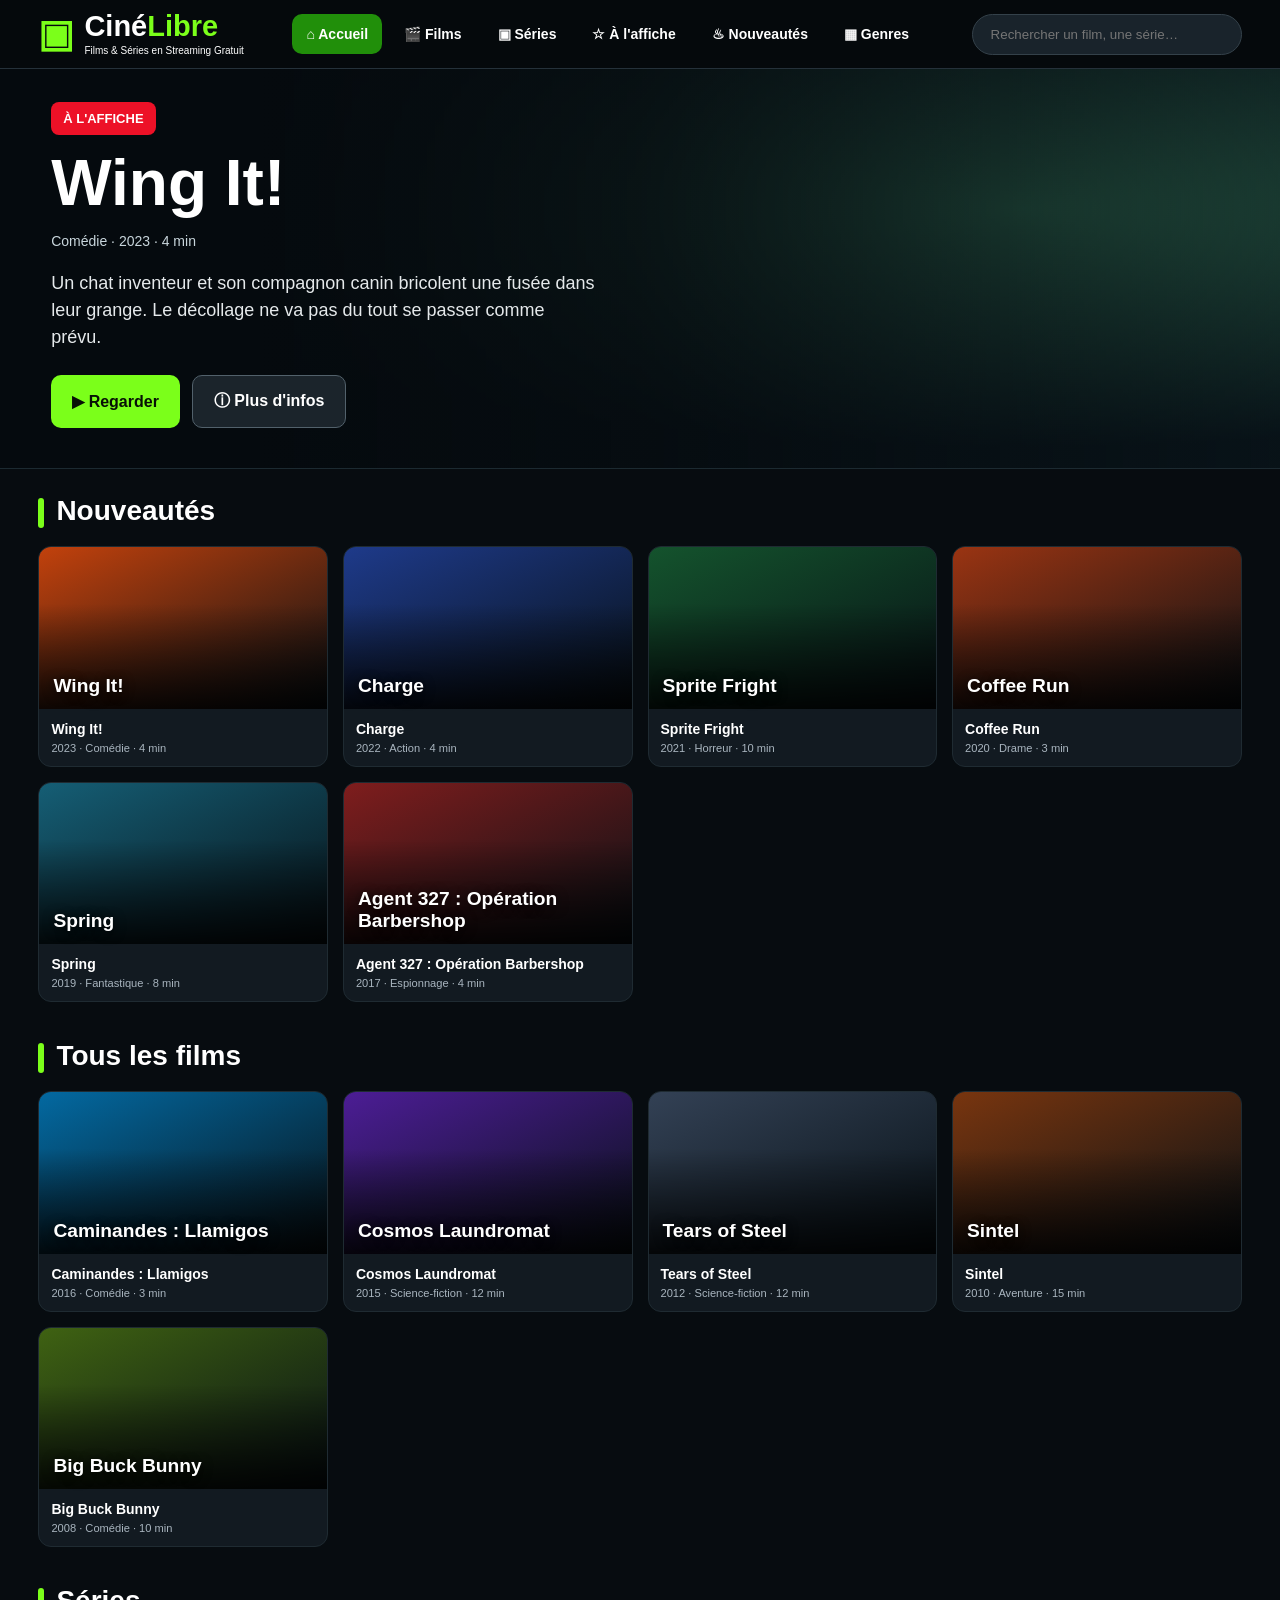
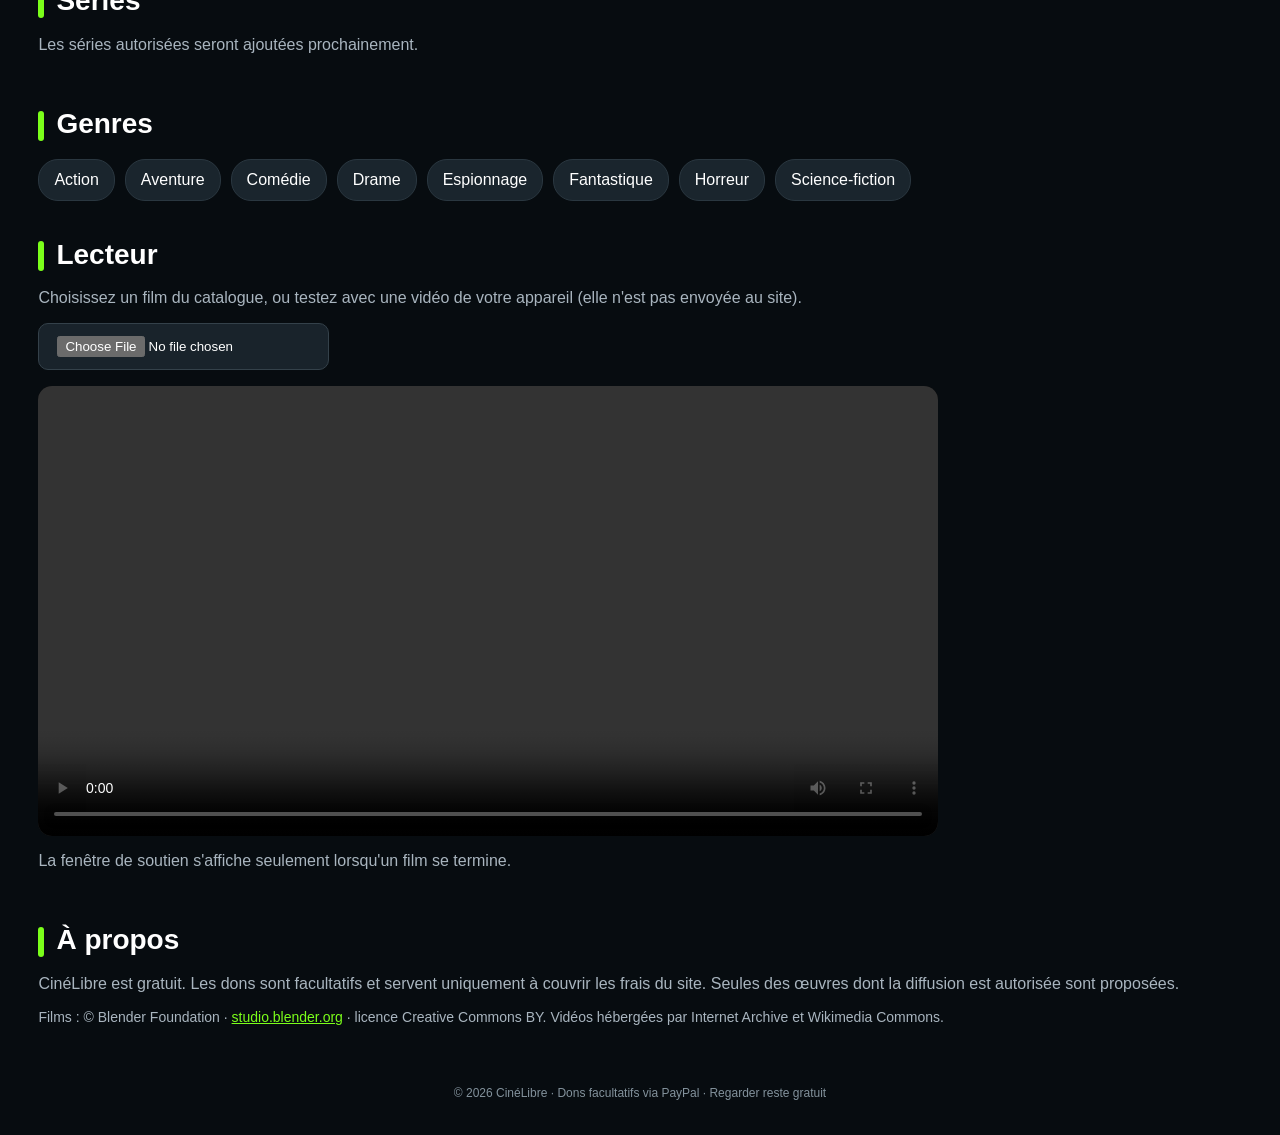
==== index.html @ f01af4b7 "Update index.html" ====
<!doctype html>
<html lang="fr">
<head>
<meta charset="utf-8">
<meta name="viewport" content="width=device-width,initial-scale=1">
<title>CinéLibre — Films & séries</title>
<meta name="description" content="CinéLibre : films et séries à regarder gratuitement, dont la diffusion est autorisée.">
<link rel="stylesheet" href="style.css">
</head>
<body>
<header class="topbar">
  <a class="brand" href="#accueil"><span class="clap">▣</span><span>Ciné<span class="green">Libre</span><small>Films & Séries en Streaming Gratuit</small></span></a>
  <nav aria-label="Navigation">
    <a class="active" href="#accueil">⌂ Accueil</a>
    <a href="#films">🎬 Films</a>
    <a href="#series">▣ Séries</a>
    <a href="#affiche">☆ À l'affiche</a>
    <a href="#nouveautes">♨ Nouveautés</a>
    <a href="#genres">▦ Genres</a>
  </nav>
  <input id="search" type="search" placeholder="Rechercher un film, une série…" aria-label="Rechercher">
</header>

<main id="accueil">
  <section class="hero" id="affiche">
    <div class="hero-inner">
      <span class="tag">À L'AFFICHE</span>
      <h1 id="heroTitle">Découvrez CinéLibre</h1>
      <p class="genre" id="heroMeta">Animation · Comédie · Aventure</p>
      <p id="heroText">Des films d'animation récents, à regarder gratuitement et légalement.</p>
      <div class="actions"><button class="btn" id="heroPlay" type="button">▶ Regarder</button><button class="btn secondary" id="heroInfo" type="button">ⓘ Plus d'infos</button></div>
    </div>
  </section>

  <section id="nouveautes"><h2>Nouveautés</h2><div class="cards" id="newCards"></div></section>
  <section id="films"><h2>Tous les films</h2><div class="cards" id="popularCards"></div></section>
  <section id="series"><h2>Séries</h2><p class="muted">Les séries autorisées seront ajoutées prochainement.</p></section>
  <section id="genres"><h2>Genres</h2><div class="chips" id="genreChips"></div></section>

  <section id="lecteur">
    <h2>Lecteur</h2>
    <p class="muted" id="nowPlaying">Choisissez un film du catalogue, ou testez avec une vidéo de votre appareil (elle n'est pas envoyée au site).</p>
    <input id="localVideoFile" type="file" accept="video/*" aria-label="Choisir une vidéo locale">
    <video id="licensedVideo" controls playsinline preload="metadata"></video>
    <p id="videoStatus" class="muted" role="status">La fenêtre de soutien s'affiche seulement lorsqu'un film se termine.</p>
  </section>

  <section id="apropos">
    <h2>À propos</h2>
    <p class="muted">CinéLibre est gratuit. Les dons sont facultatifs et servent uniquement à couvrir les frais du site. Seules des œuvres dont la diffusion est autorisée sont proposées.</p>
    <p class="muted small">Films : © Blender Foundation · <a href="https://studio.blender.org/films/" target="_blank" rel="noopener">studio.blender.org</a> · licence Creative Commons BY. Vidéos hébergées par Internet Archive et Wikimedia Commons.</p>
  </section>
</main>

<dialog id="detail" aria-labelledby="detailTitle">
  <button class="close" id="close" aria-label="Fermer">×</button>
  <div id="detailContent"></div>
</dialog>

<!-- Fenêtre de soutien : uniquement à la fin d'un film, toujours fermable, dons facultatifs. -->
<dialog id="supportDialog" aria-labelledby="supportTitle">
  <div class="support-box">
    <button class="close" id="closeSupport" aria-label="Fermer">×</button>
    <h2 id="supportTitle">❤️ Aidez CinéLibre à rester gratuit</h2>
    <p>Un don facultatif aide à financer les frais du site. Vous pouvez continuer à regarder sans payer.</p>

    <div id="goalBox">
      <p class="goal"><strong id="donationTotal">—</strong> récoltés sur <strong id="donationGoal">160 €</strong></p>
      <progress id="donationProgress" max="160" value="0"></progress>
      <p id="goalMessage" class="small">Objectif de la semaine, remis à zéro chaque lundi.</p>
    </div>

    <div class="support-actions">
      <button id="donateButton" class="btn" type="button">Faire un don volontaire</button>
      <button id="vipButton" class="btn secondary" type="button">🔑 J'ai un code VIP</button>
    </div>
    <p id="staticMessage" class="small" role="status"></p>

    <div id="donateArea" hidden>
      <p class="small">Choisissez un montant :</p>
      <div class="amounts" role="group" aria-label="Montant du don">
        <button type="button" class="amount" data-amount="2">2 €</button>
        <button type="button" class="amount active" data-amount="5">5 €</button>
        <button type="button" class="amount" data-amount="10">10 €</button>
        <button type="button" class="amount" data-amount="20">20 €</button>
      </div>
      <label class="small" for="customAmount">Autre montant (€)</label>
      <input id="customAmount" class="field" inputmode="decimal" placeholder="ex. 7,50" autocomplete="off">
      <p id="vipHint" class="small muted"></p>
      <div id="paypalButtons"></div>
      <p id="donateMessage" class="small" role="status"></p>
    </div>

    <div id="thanksArea" hidden>
      <p class="thanks">Merci beaucoup pour votre don ! 🎉</p>
      <div id="vipGift" hidden>
        <p class="small">Voici votre code VIP. Il est déjà activé sur cet appareil ; notez-le pour l'utiliser ailleurs :</p>
        <p class="vip-code"><code id="vipGiftCode"></code> <button type="button" id="copyVip" class="btn secondary small-btn">Copier</button></p>
        <p class="small muted" id="vipGiftExpiry"></p>
      </div>
    </div>

    <div id="vipArea" hidden>
      <label for="vipCode">Votre code VIP</label>
      <input id="vipCode" class="field" autocomplete="off" placeholder="CINE-XXXX-XXXX-XXXX">
      <button id="applyVip" class="btn" type="button">Valider</button>
      <p id="vipMessage" class="small" role="status"></p>
    </div>

    <button id="continueFree" class="btn secondary" type="button">Continuer gratuitement</button>
  </div>
</dialog>

<footer>
  <p id="vipBadge" hidden></p>
  © 2026 CinéLibre · Dons facultatifs via PayPal · Regarder reste gratuit
</footer>
<script src="script.js"></script>
</body>
</html>
---- style.css ----
[hidden]{display:none!important}:root{color-scheme:dark;--bg:#070c10;--green:#7bff1a;--panel:#121a21;--muted:#a9b5bf}*{box-sizing:border-box}html{scroll-behavior:smooth}body{margin:0;background:var(--bg);color:#fff;font-family:Inter,Arial,sans-serif}.topbar{display:flex;align-items:center;gap:28px;padding:12px 3%;background:#05090c;position:sticky;top:0;z-index:10;border-bottom:1px solid #25313a}.brand{display:flex;align-items:center;gap:10px;text-decoration:none;color:#fff;font-size:29px;font-weight:900;white-space:nowrap;line-height:1}.brand small{display:block;font-size:10px;font-weight:400;margin-top:5px}.clap{font-size:38px;color:var(--green)}.green{color:var(--green)}nav{display:flex;gap:8px;flex:1;justify-content:center;flex-wrap:wrap}nav a{color:white;text-decoration:none;padding:12px 14px;border-radius:10px;font-size:14px;font-weight:650}nav a:hover,nav a.active{background:#218f0a}input{background:#19232b;border:1px solid #34414a;border-radius:25px;padding:12px 18px;color:white;width:270px;max-width:100%}.hero{min-height:390px;display:flex;align-items:center;background:linear-gradient(90deg,#050a0e 15%,rgba(5,10,14,.86) 52%,rgba(20,65,47,.32)),radial-gradient(ellipse at 80% 35%,#275a46,#09151b 65%);border-bottom:1px solid #1c2a31}.hero-inner{max-width:650px;padding:40px 4%}.tag{background:#ed1127;border-radius:8px;padding:9px 12px;font-weight:800;font-size:13px}h1{font-size:clamp(40px,5vw,70px);line-height:1.05;margin:23px 0 10px}.hero p{font-size:18px;line-height:1.5;color:#e5e9eb}.genre{font-size:14px!important;color:#c9d6dc!important}.actions{display:flex;gap:12px;flex-wrap:wrap;margin-top:24px}.btn{display:inline-block;background:var(--green);color:#071006;text-decoration:none;font:inherit;font-weight:800;padding:15px 21px;border-radius:10px;border:0;cursor:pointer}.btn:focus-visible,.movie:focus-visible,.chip:focus-visible,.amount:focus-visible{outline:3px solid var(--green);outline-offset:2px}.btn.secondary{background:#1b242b;color:white;border:1px solid #52616b}section:not(.hero){padding:26px 3% 12px;scroll-margin-top:95px}h2{font-size:28px;margin:0 0 18px}h2:before{content:"";display:inline-block;width:6px;height:30px;background:var(--green);vertical-align:middle;border-radius:3px;margin-right:12px}.cards{display:grid;grid-template-columns:repeat(6,minmax(0,1fr));gap:15px}.movie{cursor:pointer;background:var(--panel);border:1px solid #1f2b32;border-radius:13px;overflow:hidden;text-align:left;color:white;padding:0;transition:transform .15s,border-color .15s}.movie:hover{transform:translateY(-4px);border-color:var(--green)}.poster{aspect-ratio:2/3;display:flex;align-items:flex-end;justify-content:center;text-align:center;padding:15px;background:linear-gradient(155deg,var(--tone),#071015);font-weight:900;font-size:clamp(16px,2vw,27px);text-shadow:0 2px 12px #000}.movie-info{padding:12px}.movie-info strong{display:block;font-size:14px}.movie-info small{display:block;color:var(--muted);margin-top:5px}.chips{display:flex;gap:10px;flex-wrap:wrap}.chip{background:#1a252d;color:#fff;border:1px solid #2a3740;font:inherit;padding:11px 15px;border-radius:20px;cursor:pointer}.chip:hover{border-color:var(--green)}.muted{color:var(--muted)}dialog{border:1px solid #52616b;border-radius:18px;background:#101b22;color:white;width:min(500px,92vw);padding:30px}dialog::backdrop{background:#000b}.close{float:right;border:0;background:transparent;color:white;font-size:30px;cursor:pointer}footer{text-align:center;padding:35px;color:#83929c;font-size:12px}@media(max-width:1100px){.topbar{flex-wrap:wrap}nav{order:3;width:100%}.cards{grid-template-columns:repeat(4,minmax(0,1fr))}}@media(max-width:650px){.brand{font-size:23px}.topbar{gap:12px}input{flex:1;min-width:120px}nav{justify-content:flex-start;overflow:auto;flex-wrap:nowrap}nav a{white-space:nowrap;padding:10px}.cards{grid-template-columns:repeat(2,minmax(0,1fr))}.hero{min-height:340px}.hero p{font-size:15px}h2{font-size:22px}}
#supportDialog{border:0;border-radius:22px;background:#141923;color:#fff;max-width:520px;width:calc(100% - 32px);padding:0;box-shadow:0 25px 90px #000b}#supportDialog::backdrop{background:#000b}.support-box{padding:32px;text-align:center;position:relative}.support-box h2{color:#fff;padding:0 24px}.support-box h2:before{display:none}.support-box .close{position:absolute;right:12px;top:10px}.support-box progress{width:100%;height:17px;accent-color:#73f315}.support-box .goal{font-size:19px}.support-actions{display:flex;gap:10px;justify-content:center;flex-wrap:wrap;margin:18px 0}#continueFree{margin-top:14px}#vipArea,#donateArea,#thanksArea{margin:15px 0}
.small{font-size:14px}.field{display:block;width:100%;margin:8px 0 12px;border-radius:10px;padding:12px 14px;background:#0d141a;color:#fff;border:1px solid #52616b;font:inherit;text-align:center;letter-spacing:.04em}.field::placeholder{color:#7d8a93}.field:focus{outline:2px solid var(--green);border-color:transparent}
.amounts{display:flex;gap:8px;justify-content:center;flex-wrap:wrap;margin:8px 0 14px}.amount{min-width:64px;padding:11px 14px;border-radius:10px;border:1px solid #52616b;background:#1b242b;color:#fff;font:inherit;font-weight:800;cursor:pointer}.amount.active{background:var(--green);color:#071006;border-color:var(--green)}
#paypalButtons{margin-top:12px;min-height:10px}.thanks{font-size:20px;font-weight:800}.vip-code{display:flex;gap:10px;align-items:center;justify-content:center;flex-wrap:wrap}.vip-code code{font-size:20px;background:#0d141a;border:1px dashed var(--green);padding:10px 14px;border-radius:10px;letter-spacing:.06em}.small-btn{padding:9px 14px}
#localVideoFile{width:auto;border-radius:10px}#licensedVideo{display:block;width:min(900px,100%);max-height:520px;margin-top:16px;background:#000;border-radius:14px}.empty{grid-column:1/-1}#vipBadge{color:var(--green);font-size:14px;margin:0 0 10px}footer p{margin:0}
.hero{background:linear-gradient(90deg,#050a0e 20%,rgba(5,10,14,.82) 50%,rgba(5,10,14,.25)),var(--hero-img,none) right center/cover no-repeat,radial-gradient(ellipse at 80% 35%,#275a46,#09151b 65%)}
.cards{grid-template-columns:repeat(4,minmax(0,1fr))}
.poster{position:relative;aspect-ratio:16/9;align-items:flex-end;justify-content:flex-start;text-align:left;padding:12px 14px;background:linear-gradient(180deg,transparent 35%,rgba(0,0,0,.85)),var(--img,none) center/cover no-repeat,linear-gradient(155deg,var(--tone),#071015);font-size:clamp(15px,1.5vw,20px)}
.play-badge{position:absolute;top:50%;left:50%;transform:translate(-50%,-50%) scale(.8);width:52px;height:52px;border-radius:50%;background:rgba(123,255,26,.92);color:#071006;display:grid;place-items:center;font-size:20px;opacity:0;transition:opacity .15s,transform .15s;text-shadow:none}
.movie:hover .play-badge,.movie:focus-visible .play-badge{opacity:1;transform:translate(-50%,-50%) scale(1)}
.warn{color:#fbbf24}.credit{margin-top:14px}#apropos a{color:var(--green)}
@media(max-width:1100px){.cards{grid-template-columns:repeat(3,minmax(0,1fr))}}
@media(max-width:650px){.cards{grid-template-columns:repeat(2,minmax(0,1fr))}.hero{background:linear-gradient(0deg,#050a0e 25%,rgba(5,10,14,.7)),var(--hero-img,none) center/cover no-repeat,#09151b}}
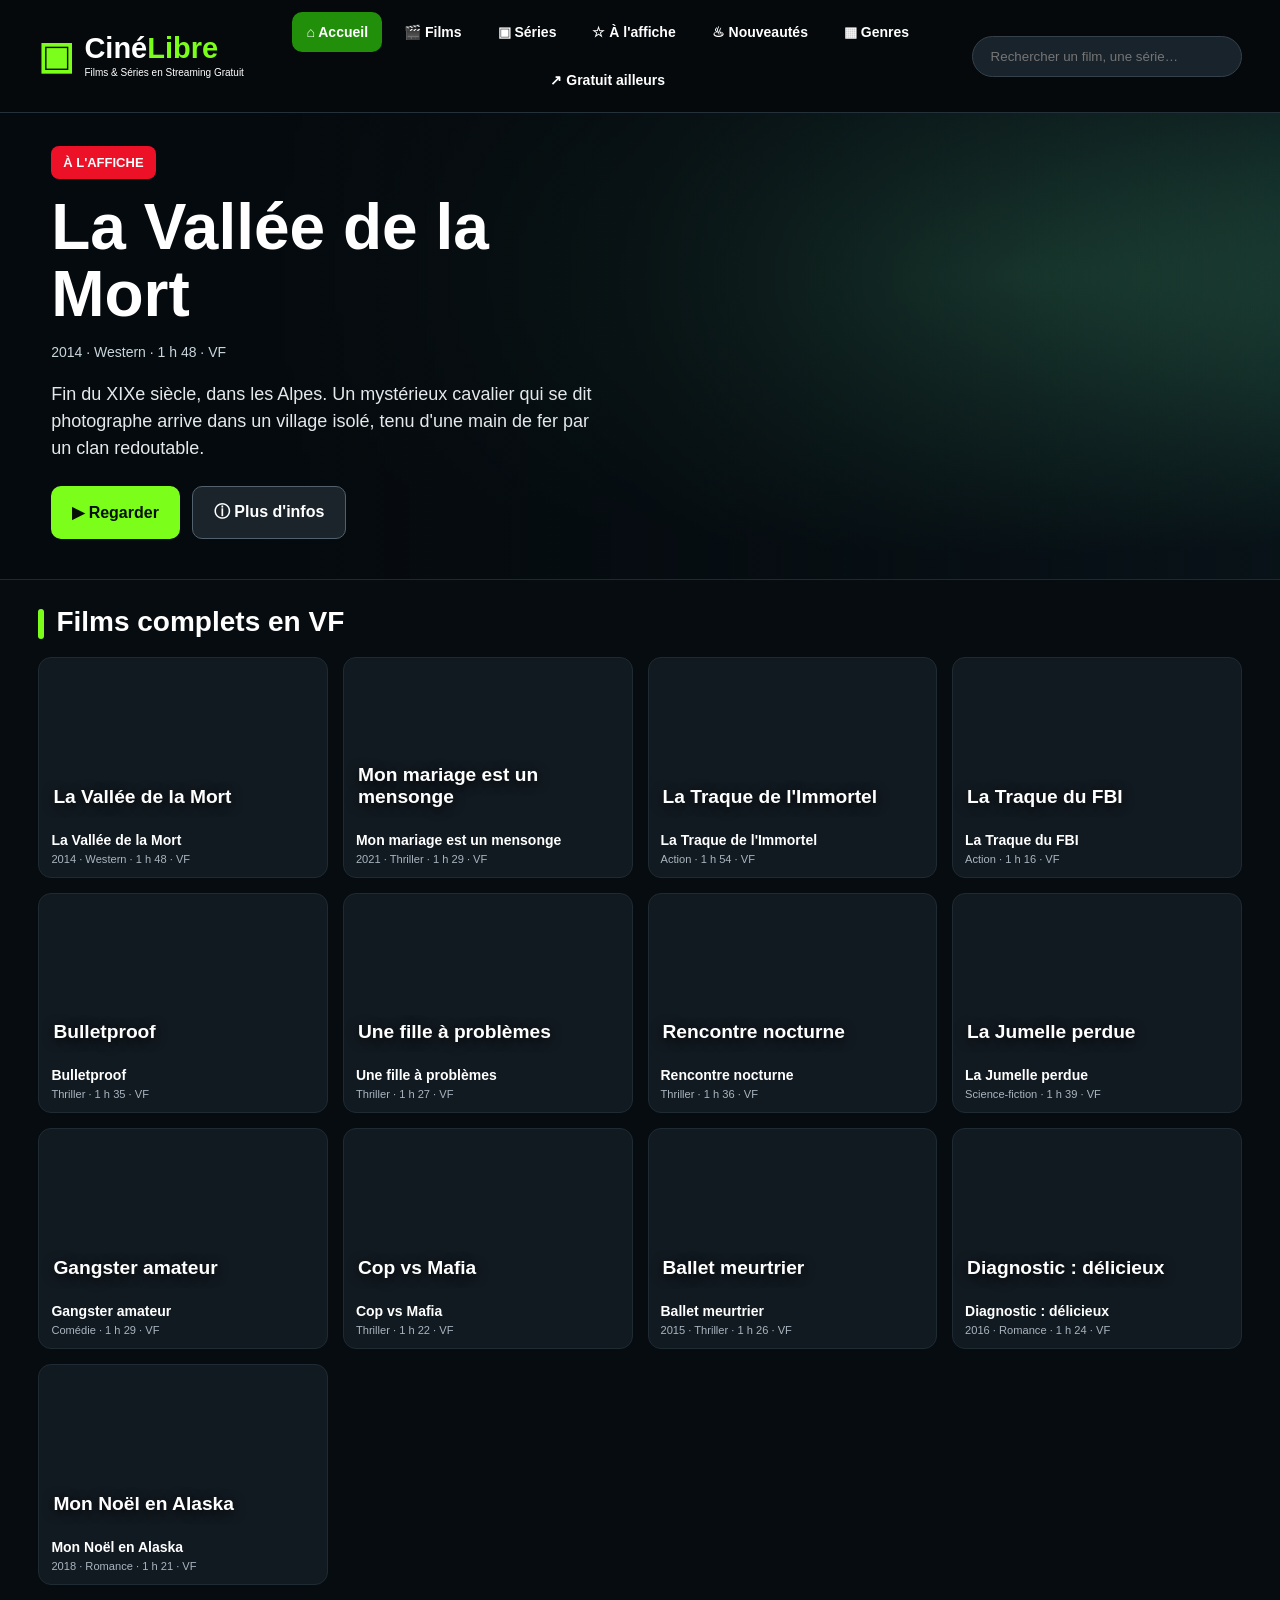
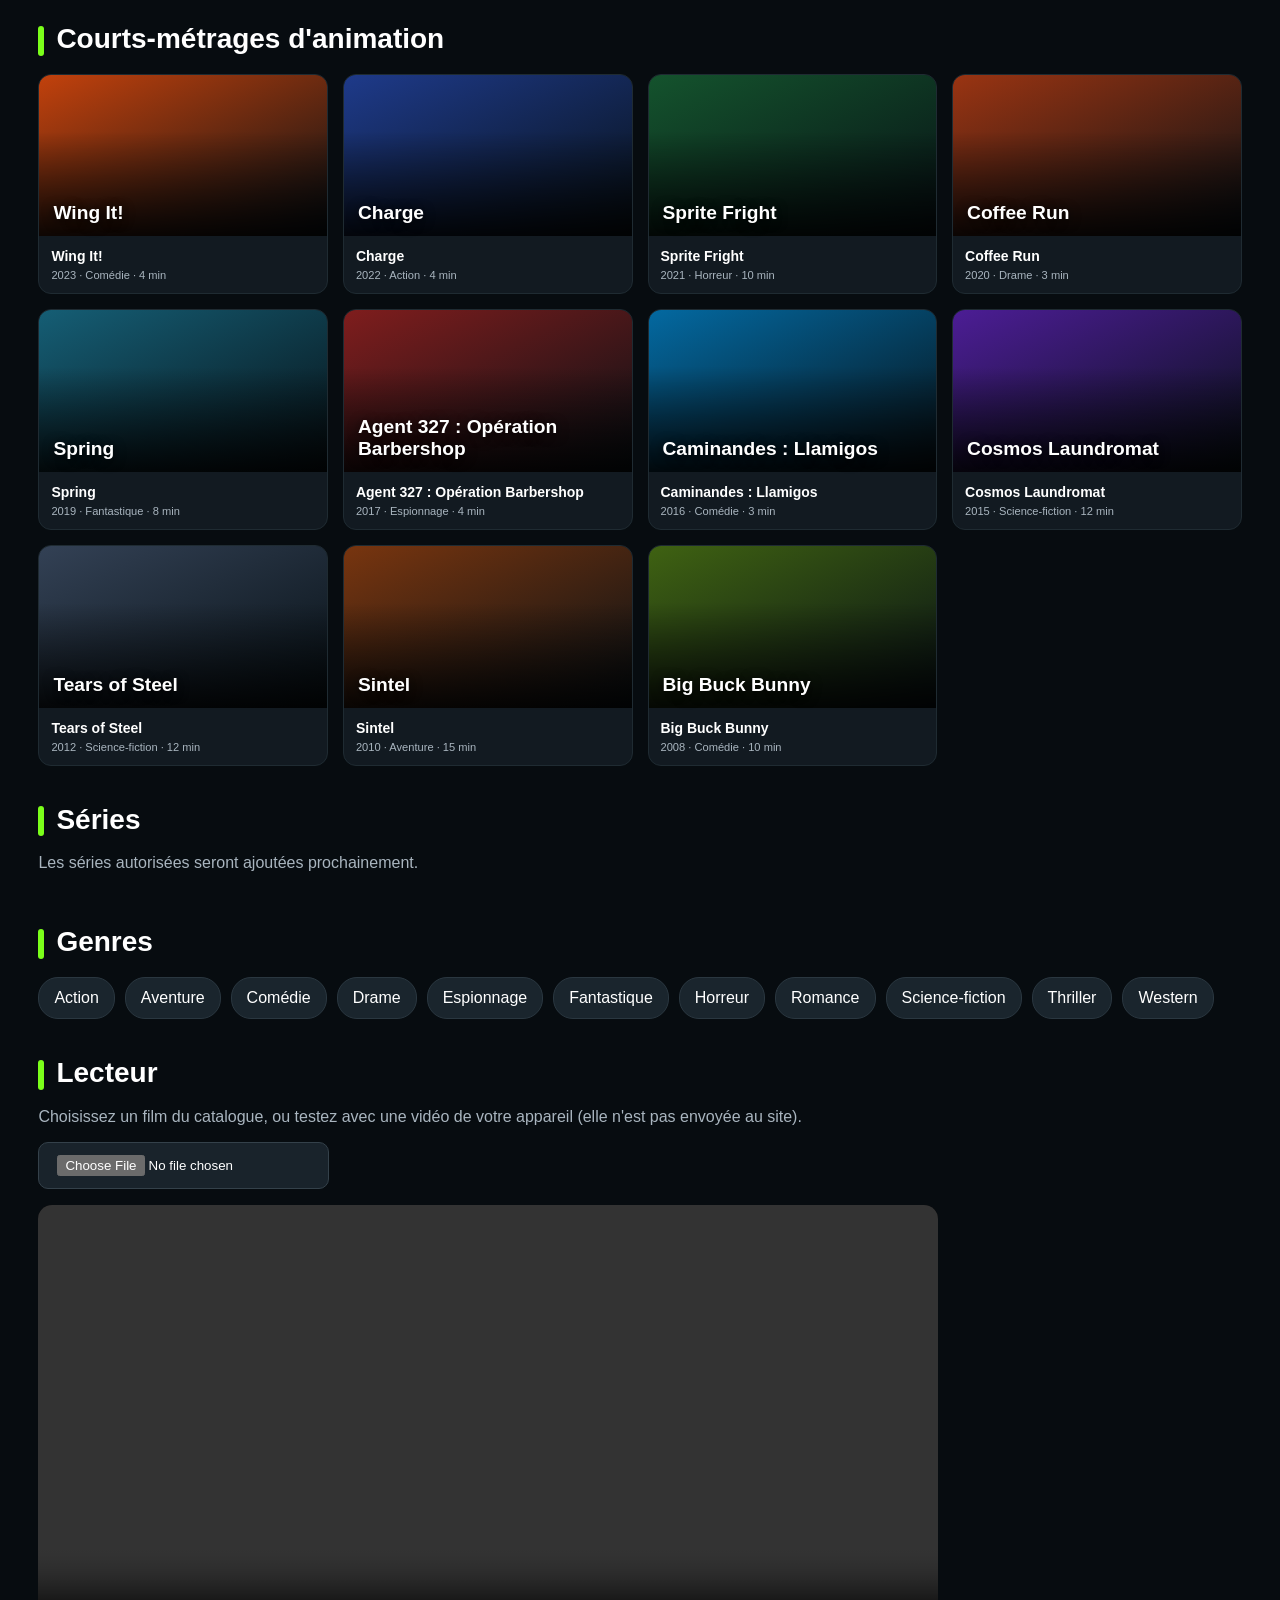
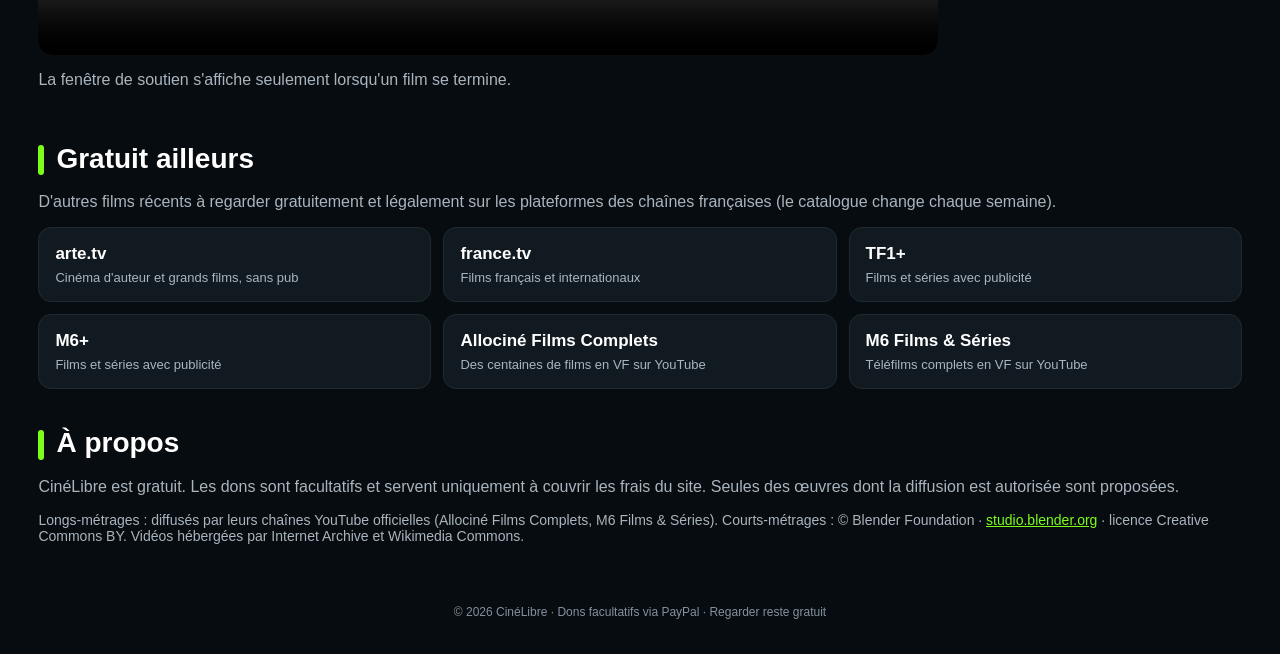
==== commit b60c1f70: "Update index.html" ====
--- a/index.html
+++ b/index.html
@@ -5,7 +5,7 @@
 <meta name="viewport" content="width=device-width,initial-scale=1">
 <title>CinéLibre — Films & séries</title>
 <meta name="description" content="CinéLibre : films et séries à regarder gratuitement, dont la diffusion est autorisée.">
-<link rel="stylesheet" href="style.css">
+<link rel="stylesheet" href="style.css?v=4">
 </head>
 <body>
 <header class="topbar">
@@ -17,6 +17,7 @@
     <a href="#affiche">☆ À l'affiche</a>
     <a href="#nouveautes">♨ Nouveautés</a>
     <a href="#genres">▦ Genres</a>
+    <a href="#ailleurs">↗ Gratuit ailleurs</a>
   </nav>
   <input id="search" type="search" placeholder="Rechercher un film, une série…" aria-label="Rechercher">
 </header>
@@ -32,8 +33,8 @@
     </div>
   </section>
 
-  <section id="nouveautes"><h2>Nouveautés</h2><div class="cards" id="newCards"></div></section>
-  <section id="films"><h2>Tous les films</h2><div class="cards" id="popularCards"></div></section>
+  <section id="nouveautes"><h2>Films complets en VF</h2><div class="cards" id="newCards"></div></section>
+  <section id="films"><h2>Courts-métrages d'animation</h2><div class="cards" id="popularCards"></div></section>
   <section id="series"><h2>Séries</h2><p class="muted">Les séries autorisées seront ajoutées prochainement.</p></section>
   <section id="genres"><h2>Genres</h2><div class="chips" id="genreChips"></div></section>
 
@@ -41,14 +42,28 @@
     <h2>Lecteur</h2>
     <p class="muted" id="nowPlaying">Choisissez un film du catalogue, ou testez avec une vidéo de votre appareil (elle n'est pas envoyée au site).</p>
     <input id="localVideoFile" type="file" accept="video/*" aria-label="Choisir une vidéo locale">
+    <div id="ytWrap" hidden><div id="ytPlayer"></div></div>
     <video id="licensedVideo" controls playsinline preload="metadata"></video>
     <p id="videoStatus" class="muted" role="status">La fenêtre de soutien s'affiche seulement lorsqu'un film se termine.</p>
+  </section>
+
+  <section id="ailleurs">
+    <h2>Gratuit ailleurs</h2>
+    <p class="muted">D'autres films récents à regarder gratuitement et légalement sur les plateformes des chaînes françaises (le catalogue change chaque semaine).</p>
+    <div class="platforms">
+      <a class="platform" href="https://www.arte.tv/fr/videos/cinema/" target="_blank" rel="noopener"><strong>arte.tv</strong><span>Cinéma d'auteur et grands films, sans pub</span></a>
+      <a class="platform" href="https://www.france.tv/films/" target="_blank" rel="noopener"><strong>france.tv</strong><span>Films français et internationaux</span></a>
+      <a class="platform" href="https://www.tf1.fr/" target="_blank" rel="noopener"><strong>TF1+</strong><span>Films et séries avec publicité</span></a>
+      <a class="platform" href="https://www.m6.fr/" target="_blank" rel="noopener"><strong>M6+</strong><span>Films et séries avec publicité</span></a>
+      <a class="platform" href="https://www.youtube.com/@Films_Complets" target="_blank" rel="noopener"><strong>Allociné Films Complets</strong><span>Des centaines de films en VF sur YouTube</span></a>
+      <a class="platform" href="https://www.youtube.com/@M6Films_Series" target="_blank" rel="noopener"><strong>M6 Films &amp; Séries</strong><span>Téléfilms complets en VF sur YouTube</span></a>
+    </div>
   </section>
 
   <section id="apropos">
     <h2>À propos</h2>
     <p class="muted">CinéLibre est gratuit. Les dons sont facultatifs et servent uniquement à couvrir les frais du site. Seules des œuvres dont la diffusion est autorisée sont proposées.</p>
-    <p class="muted small">Films : © Blender Foundation · <a href="https://studio.blender.org/films/" target="_blank" rel="noopener">studio.blender.org</a> · licence Creative Commons BY. Vidéos hébergées par Internet Archive et Wikimedia Commons.</p>
+    <p class="muted small">Longs-métrages : diffusés par leurs chaînes YouTube officielles (Allociné Films Complets, M6 Films &amp; Séries). Courts-métrages : © Blender Foundation · <a href="https://studio.blender.org/films/" target="_blank" rel="noopener">studio.blender.org</a> · licence Creative Commons BY. Vidéos hébergées par Internet Archive et Wikimedia Commons.</p>
   </section>
 </main>
 
@@ -115,6 +130,6 @@
   <p id="vipBadge" hidden></p>
   © 2026 CinéLibre · Dons facultatifs via PayPal · Regarder reste gratuit
 </footer>
-<script src="script.js"></script>
+<script src="script.js?v=4"></script>
 </body>
 </html>
--- a/style.css
+++ b/style.css
@@ -12,3 +12,6 @@
 .warn{color:#fbbf24}.credit{margin-top:14px}#apropos a{color:var(--green)}
 @media(max-width:1100px){.cards{grid-template-columns:repeat(3,minmax(0,1fr))}}
 @media(max-width:650px){.cards{grid-template-columns:repeat(2,minmax(0,1fr))}.hero{background:linear-gradient(0deg,#050a0e 25%,rgba(5,10,14,.7)),var(--hero-img,none) center/cover no-repeat,#09151b}}
+#ytWrap{width:min(900px,100%);aspect-ratio:16/9;margin-top:16px;border-radius:14px;overflow:hidden;background:#000}#ytWrap iframe{width:100%;height:100%;border:0;display:block}
+.platforms{display:grid;grid-template-columns:repeat(3,minmax(0,1fr));gap:12px}.platform{display:block;background:var(--panel);border:1px solid #1f2b32;border-radius:13px;padding:16px;color:#fff;text-decoration:none;transition:border-color .15s}.platform:hover{border-color:var(--green)}.platform strong{display:block;font-size:17px}.platform span{display:block;color:var(--muted);font-size:13px;margin-top:6px}
+@media(max-width:650px){.platforms{grid-template-columns:1fr}}
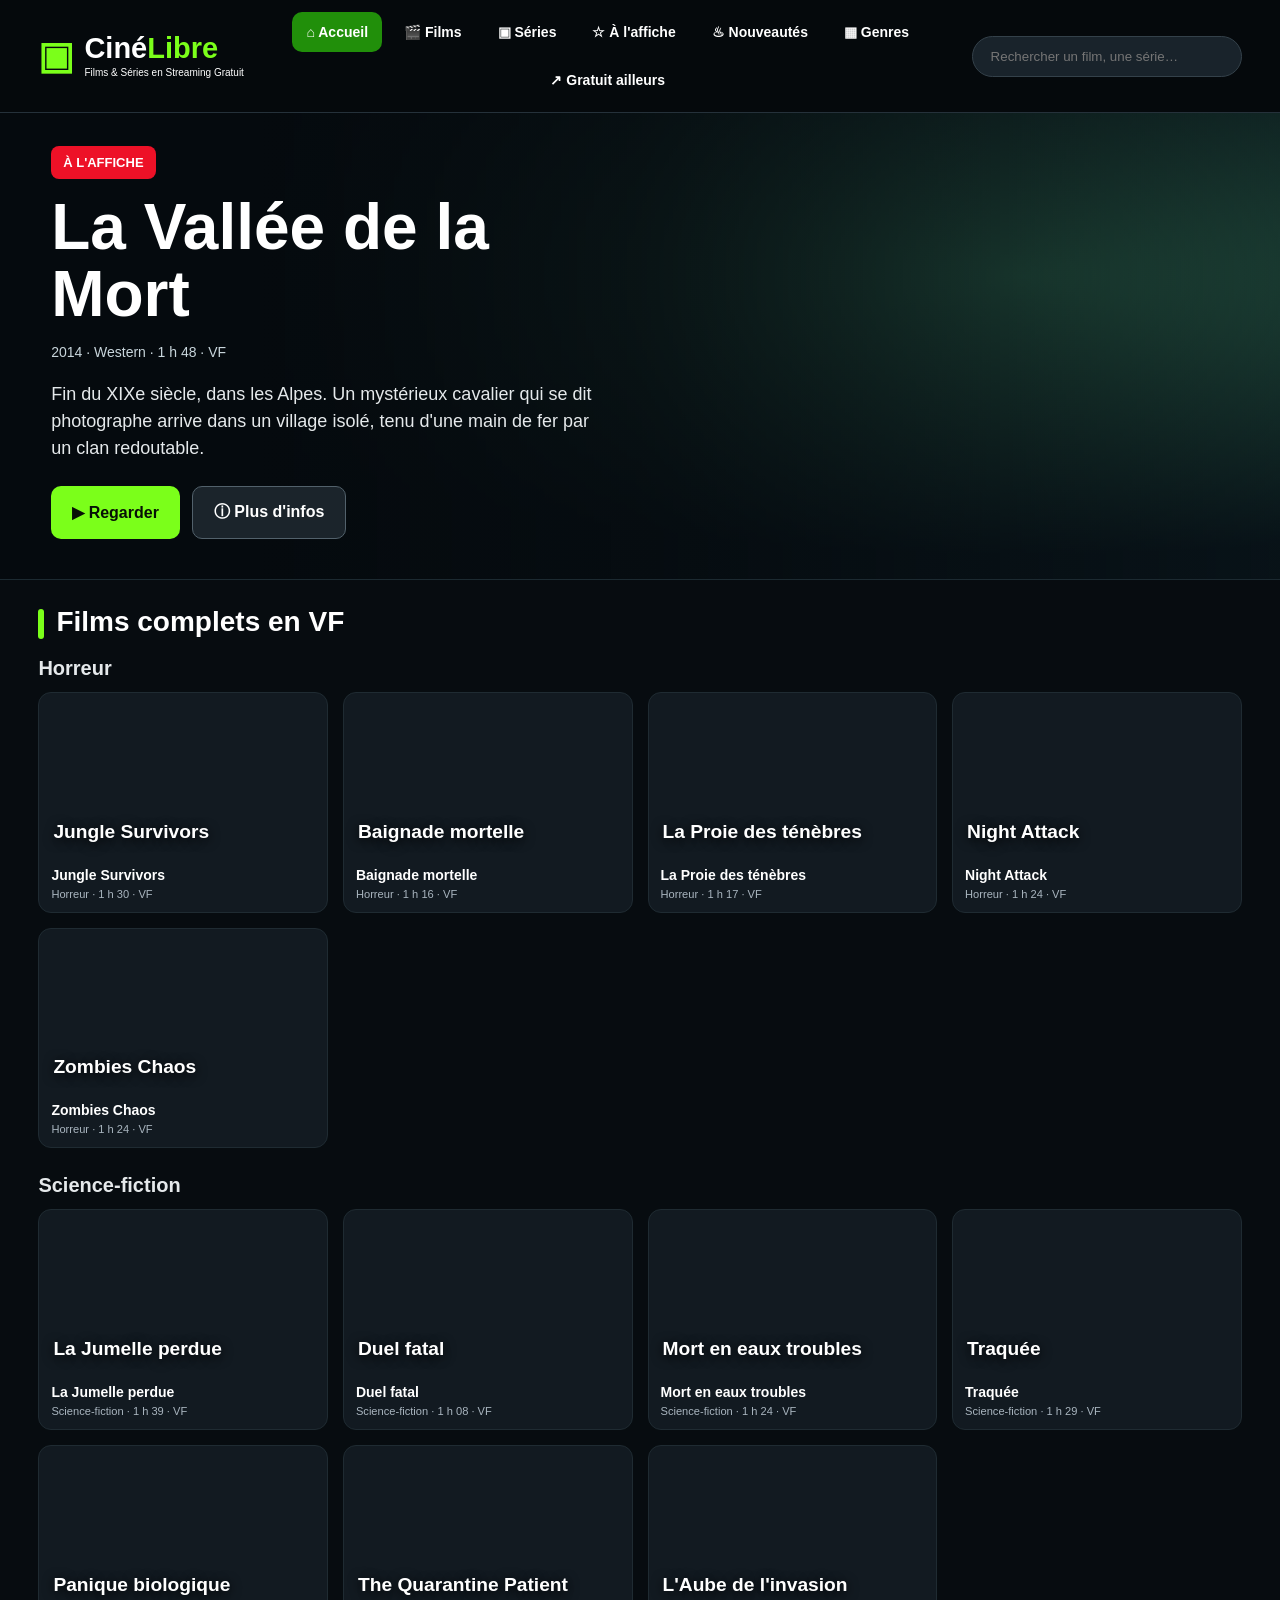
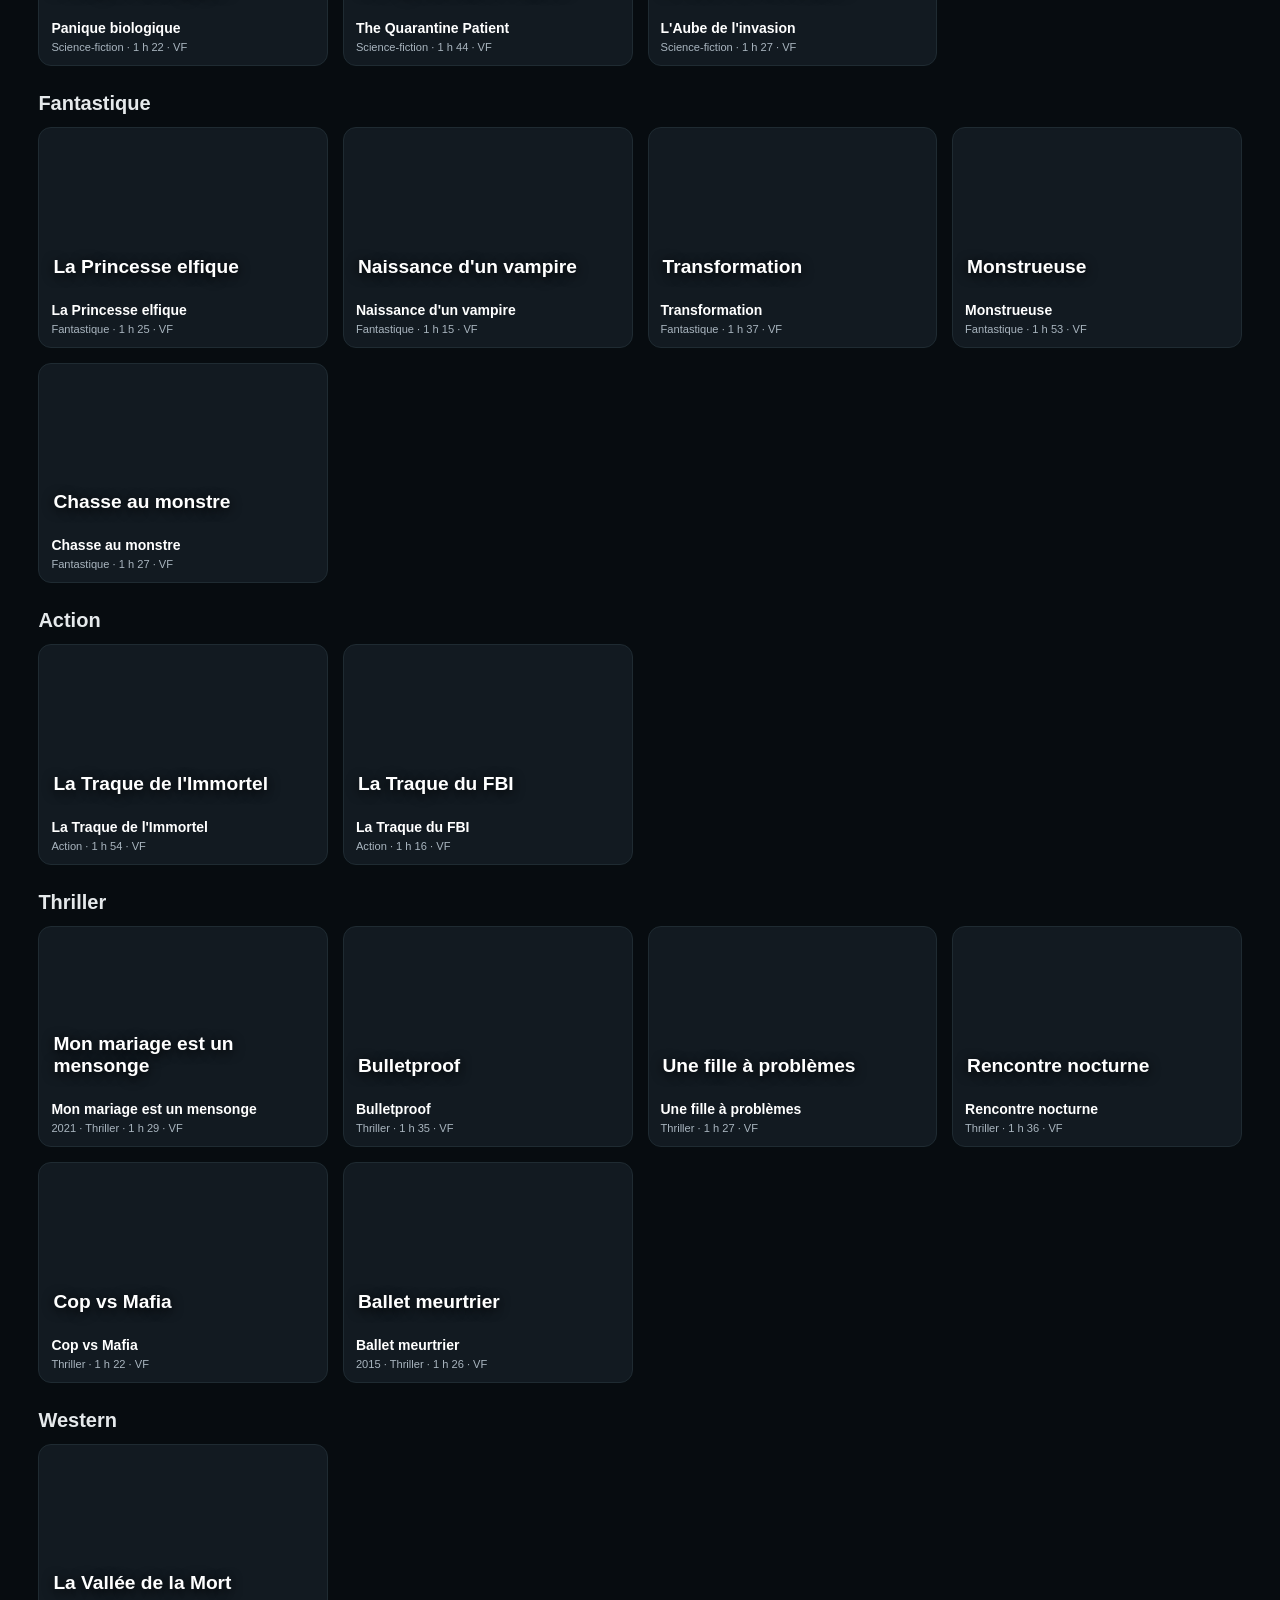
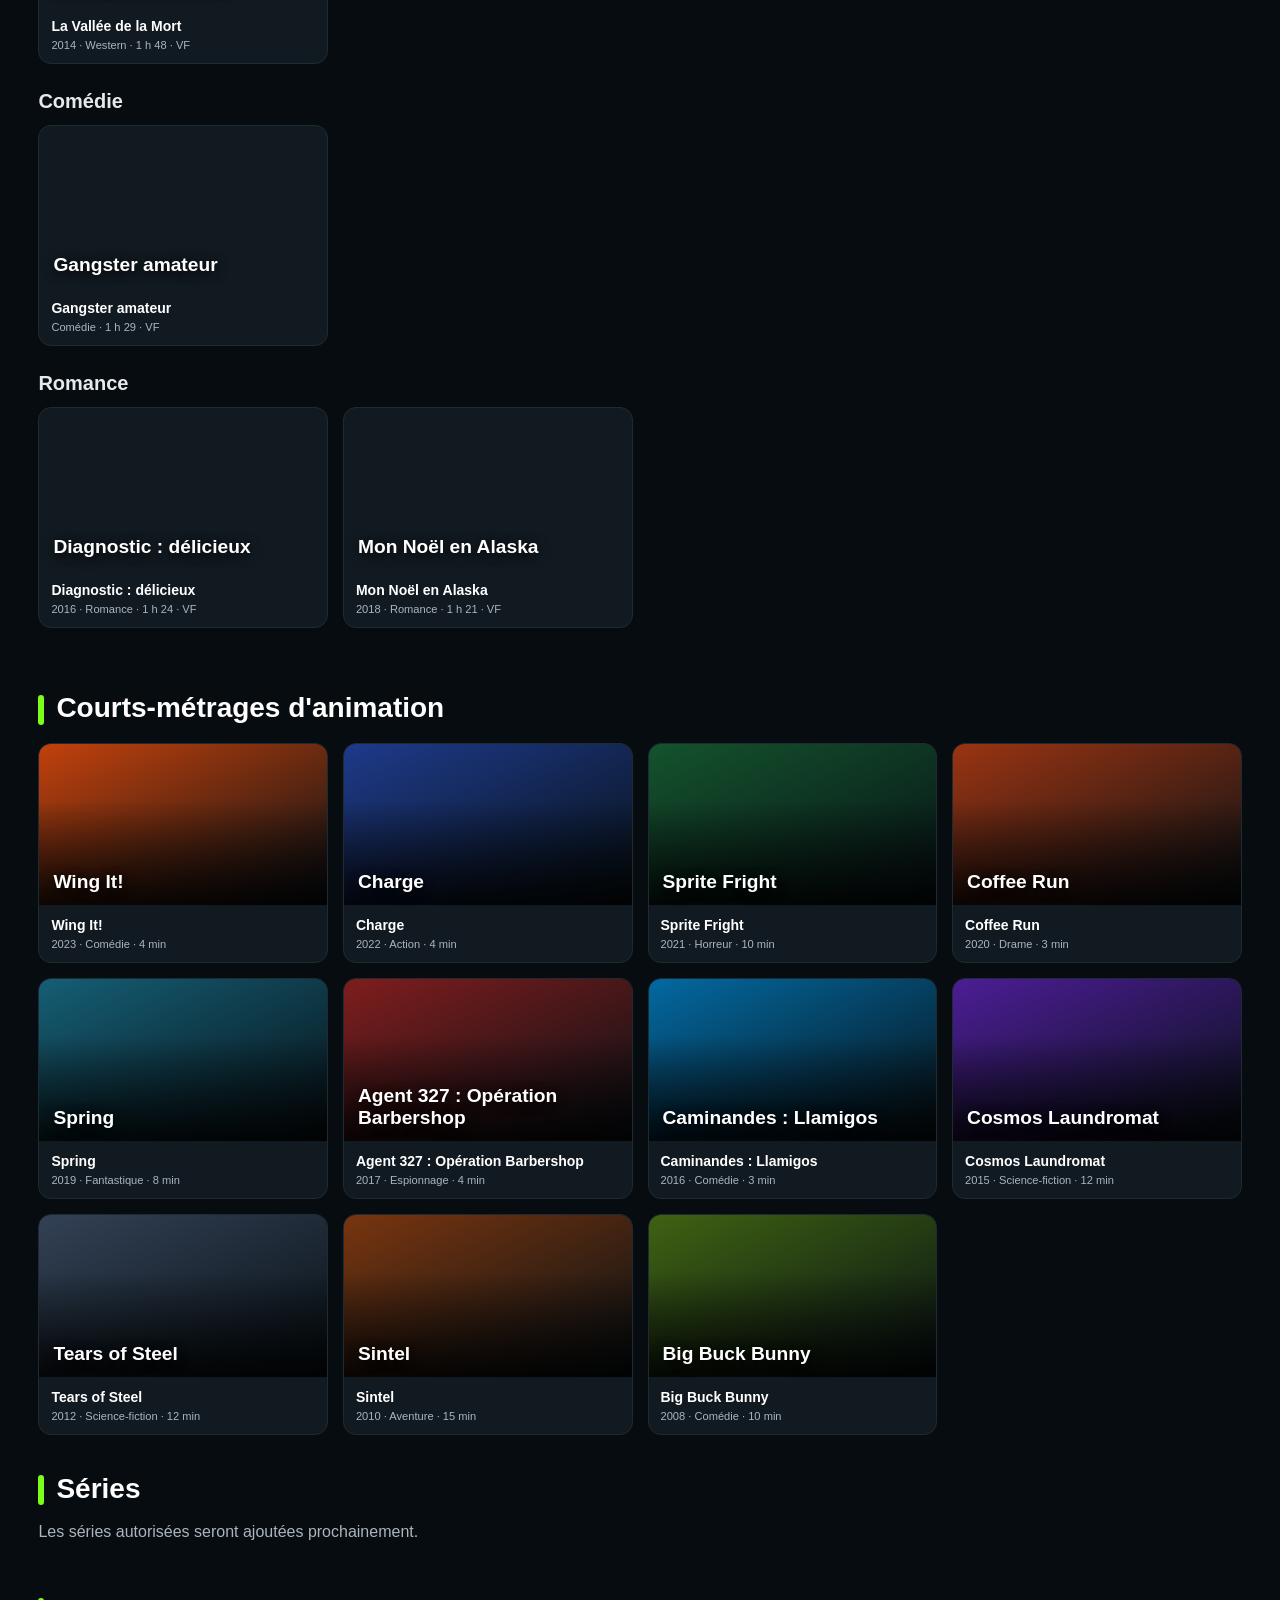
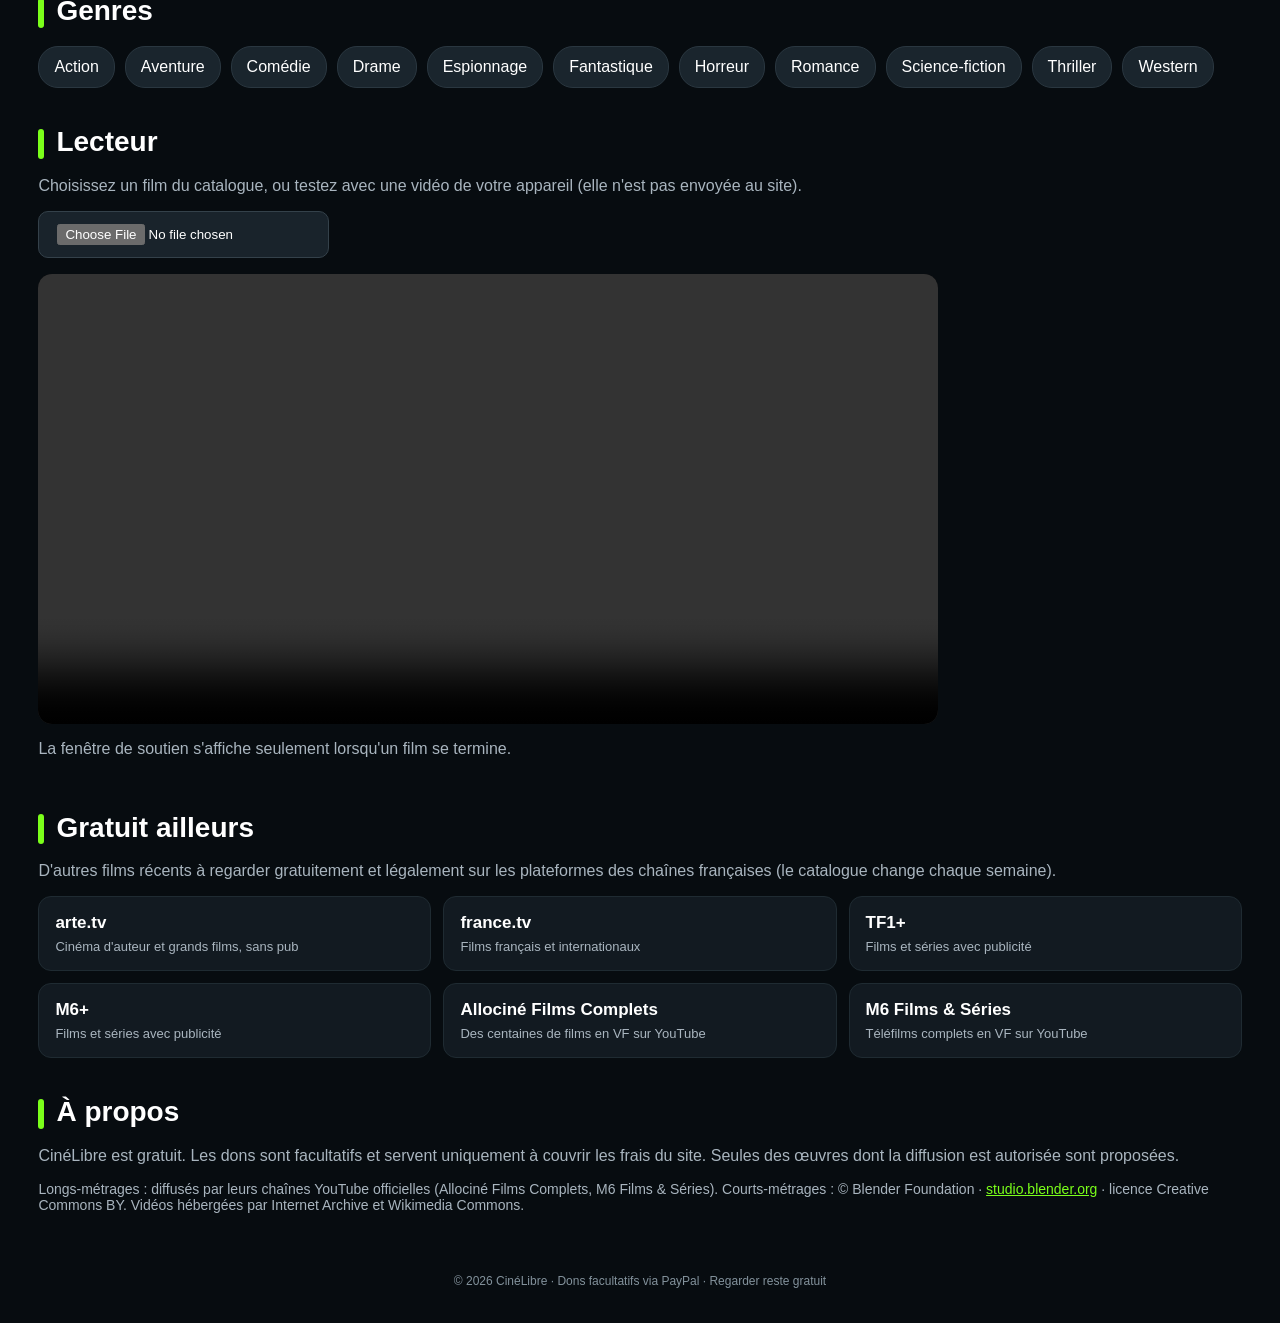
==== commit 93c0914e: "Update index.html" ====
--- a/index.html
+++ b/index.html
@@ -5,7 +5,7 @@
 <meta name="viewport" content="width=device-width,initial-scale=1">
 <title>CinéLibre — Films & séries</title>
 <meta name="description" content="CinéLibre : films et séries à regarder gratuitement, dont la diffusion est autorisée.">
-<link rel="stylesheet" href="style.css?v=4">
+<link rel="stylesheet" href="style.css?v=5">
 </head>
 <body>
 <header class="topbar">
@@ -130,6 +130,6 @@
   <p id="vipBadge" hidden></p>
   © 2026 CinéLibre · Dons facultatifs via PayPal · Regarder reste gratuit
 </footer>
-<script src="script.js?v=4"></script>
+<script src="script.js?v=5"></script>
 </body>
 </html>
--- a/style.css
+++ b/style.css
@@ -15,3 +15,4 @@
 #ytWrap{width:min(900px,100%);aspect-ratio:16/9;margin-top:16px;border-radius:14px;overflow:hidden;background:#000}#ytWrap iframe{width:100%;height:100%;border:0;display:block}
 .platforms{display:grid;grid-template-columns:repeat(3,minmax(0,1fr));gap:12px}.platform{display:block;background:var(--panel);border:1px solid #1f2b32;border-radius:13px;padding:16px;color:#fff;text-decoration:none;transition:border-color .15s}.platform:hover{border-color:var(--green)}.platform strong{display:block;font-size:17px}.platform span{display:block;color:var(--muted);font-size:13px;margin-top:6px}
 @media(max-width:650px){.platforms{grid-template-columns:1fr}}
+.genre-row{margin-bottom:26px}.genre-row h3{font-size:20px;margin:0 0 12px;color:#e5e9eb}
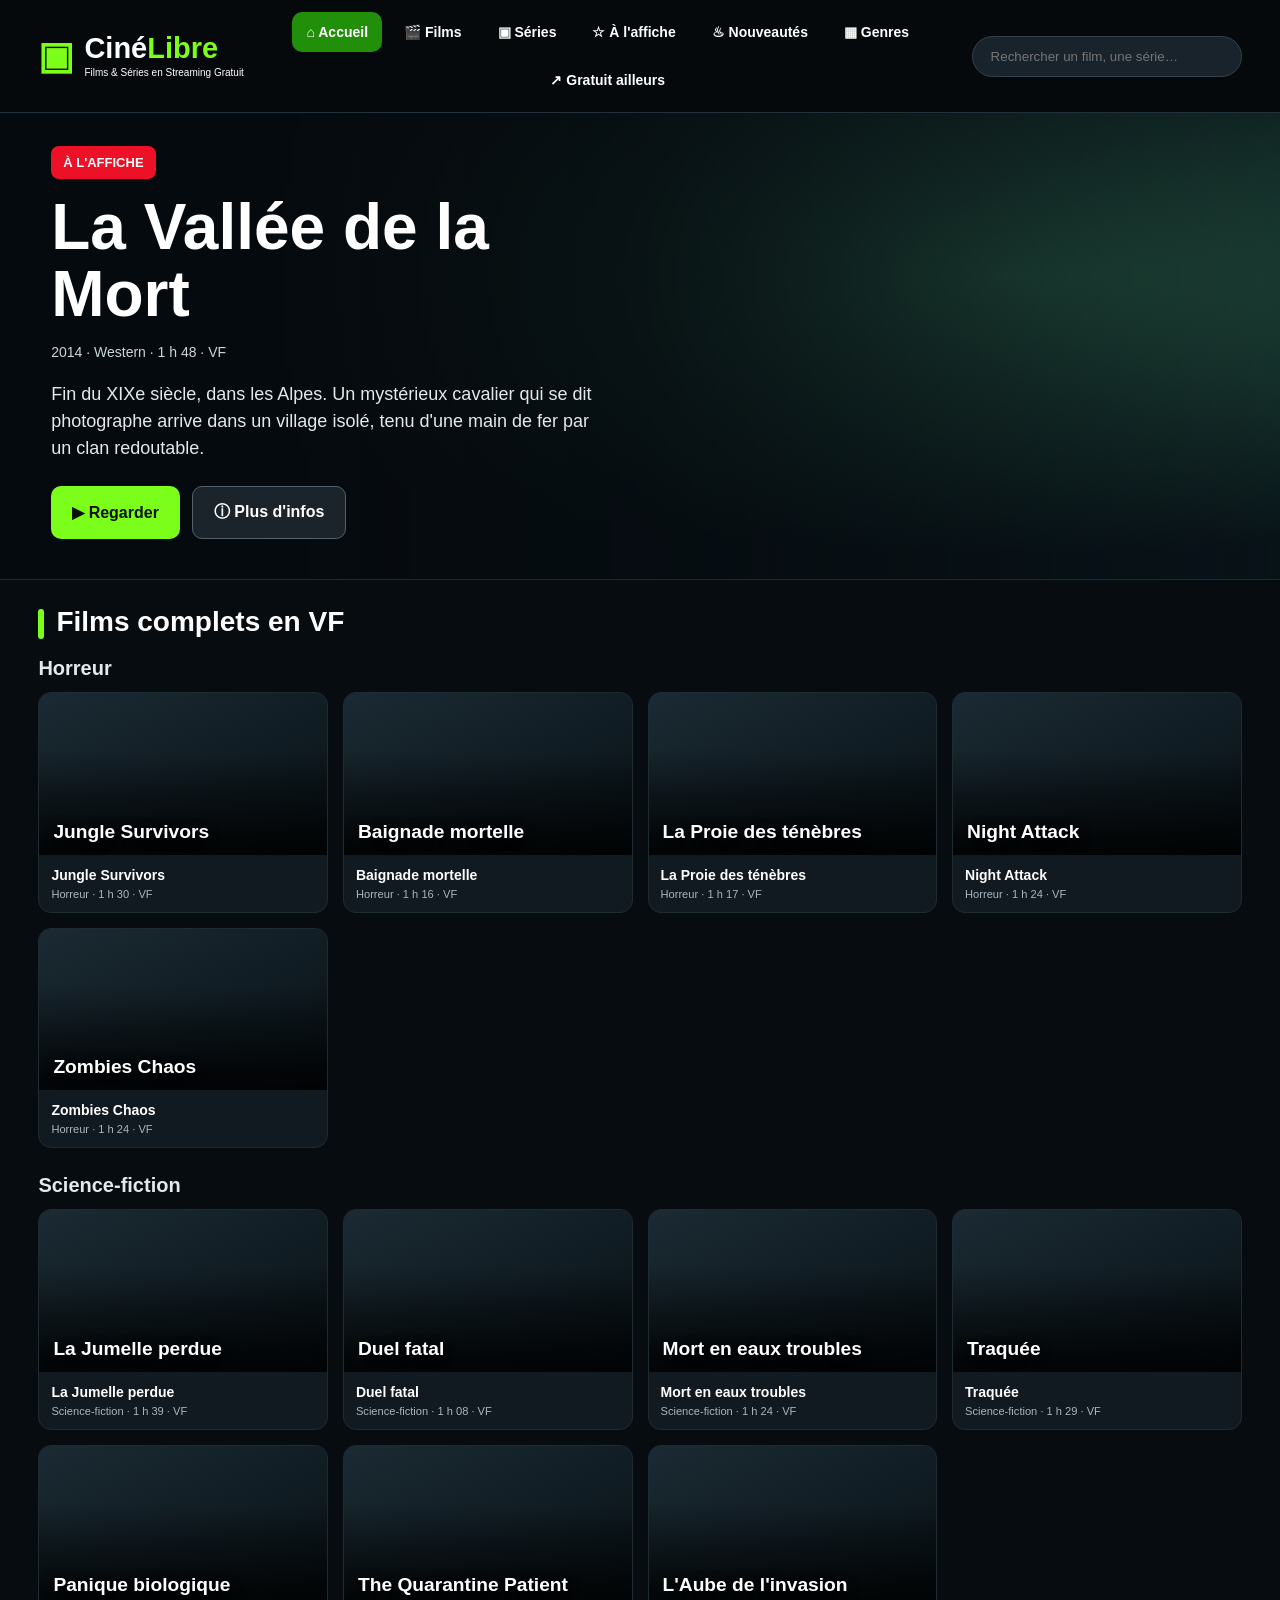
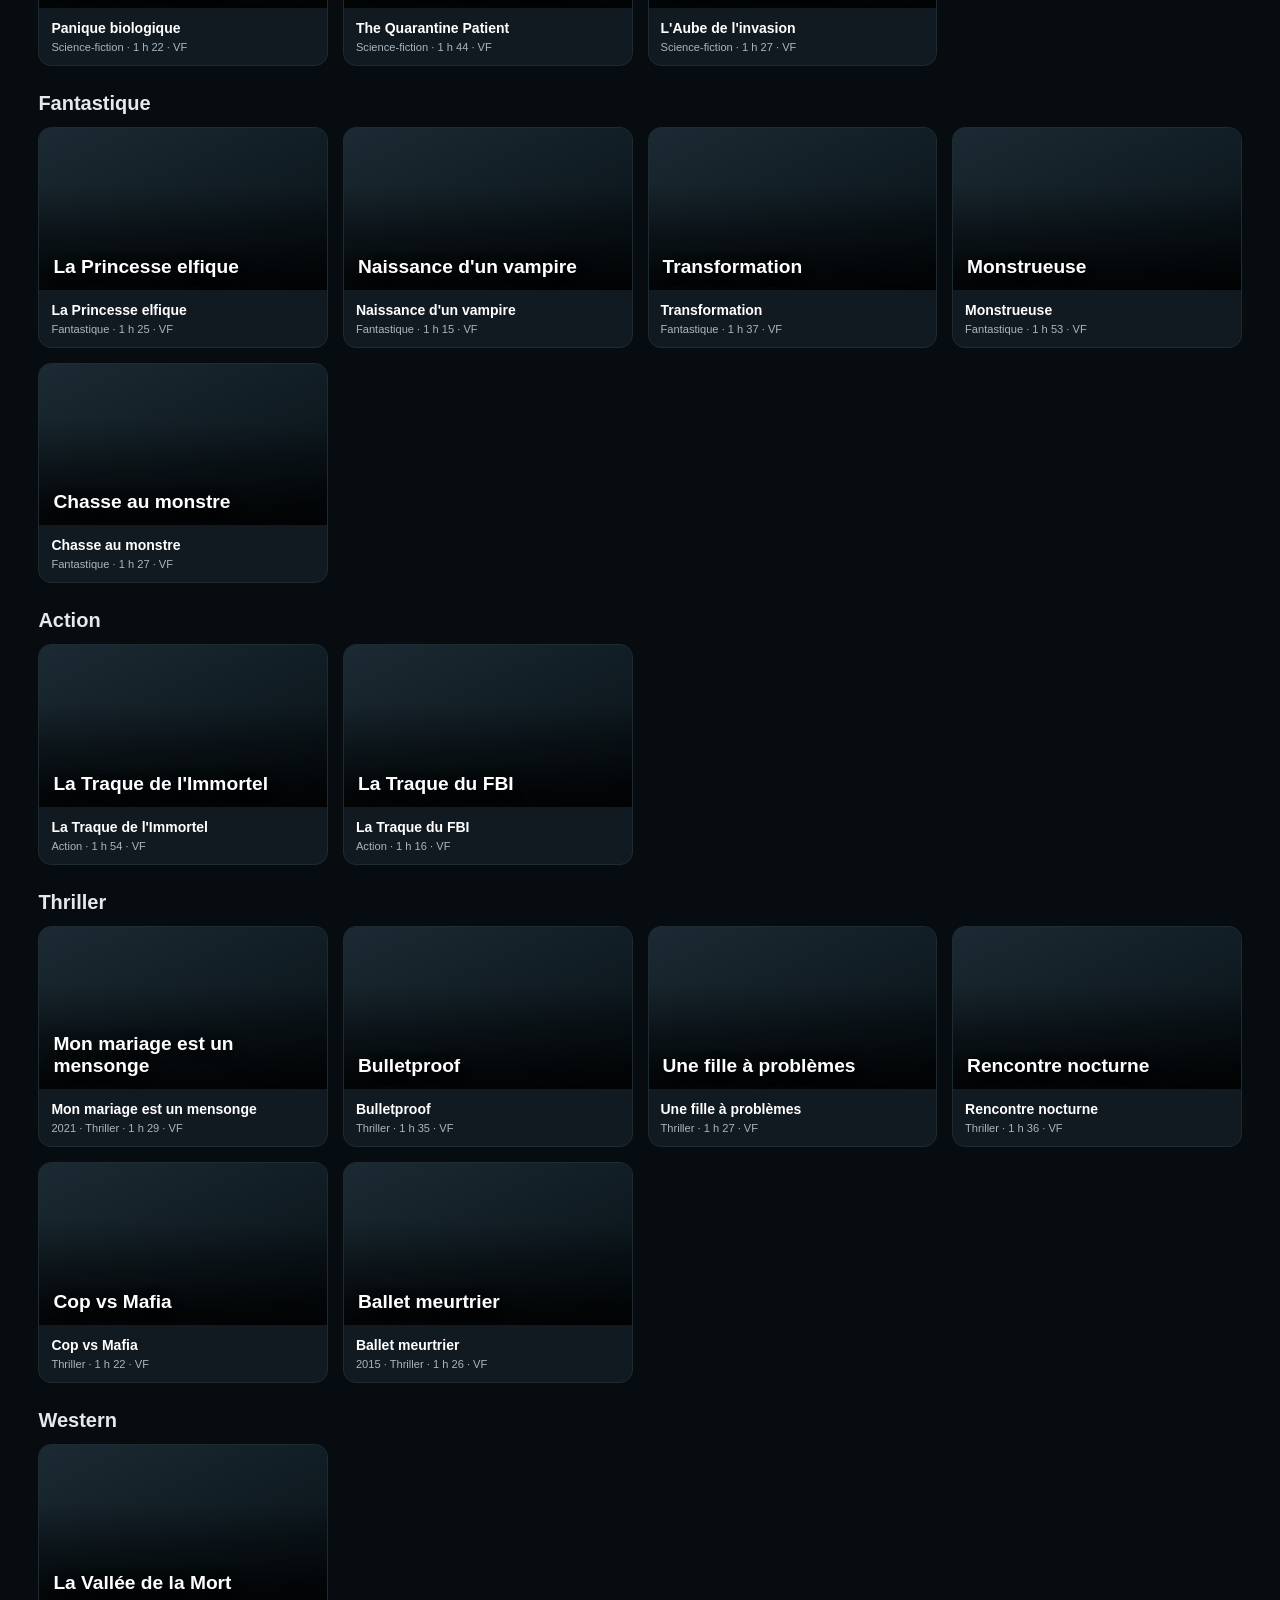
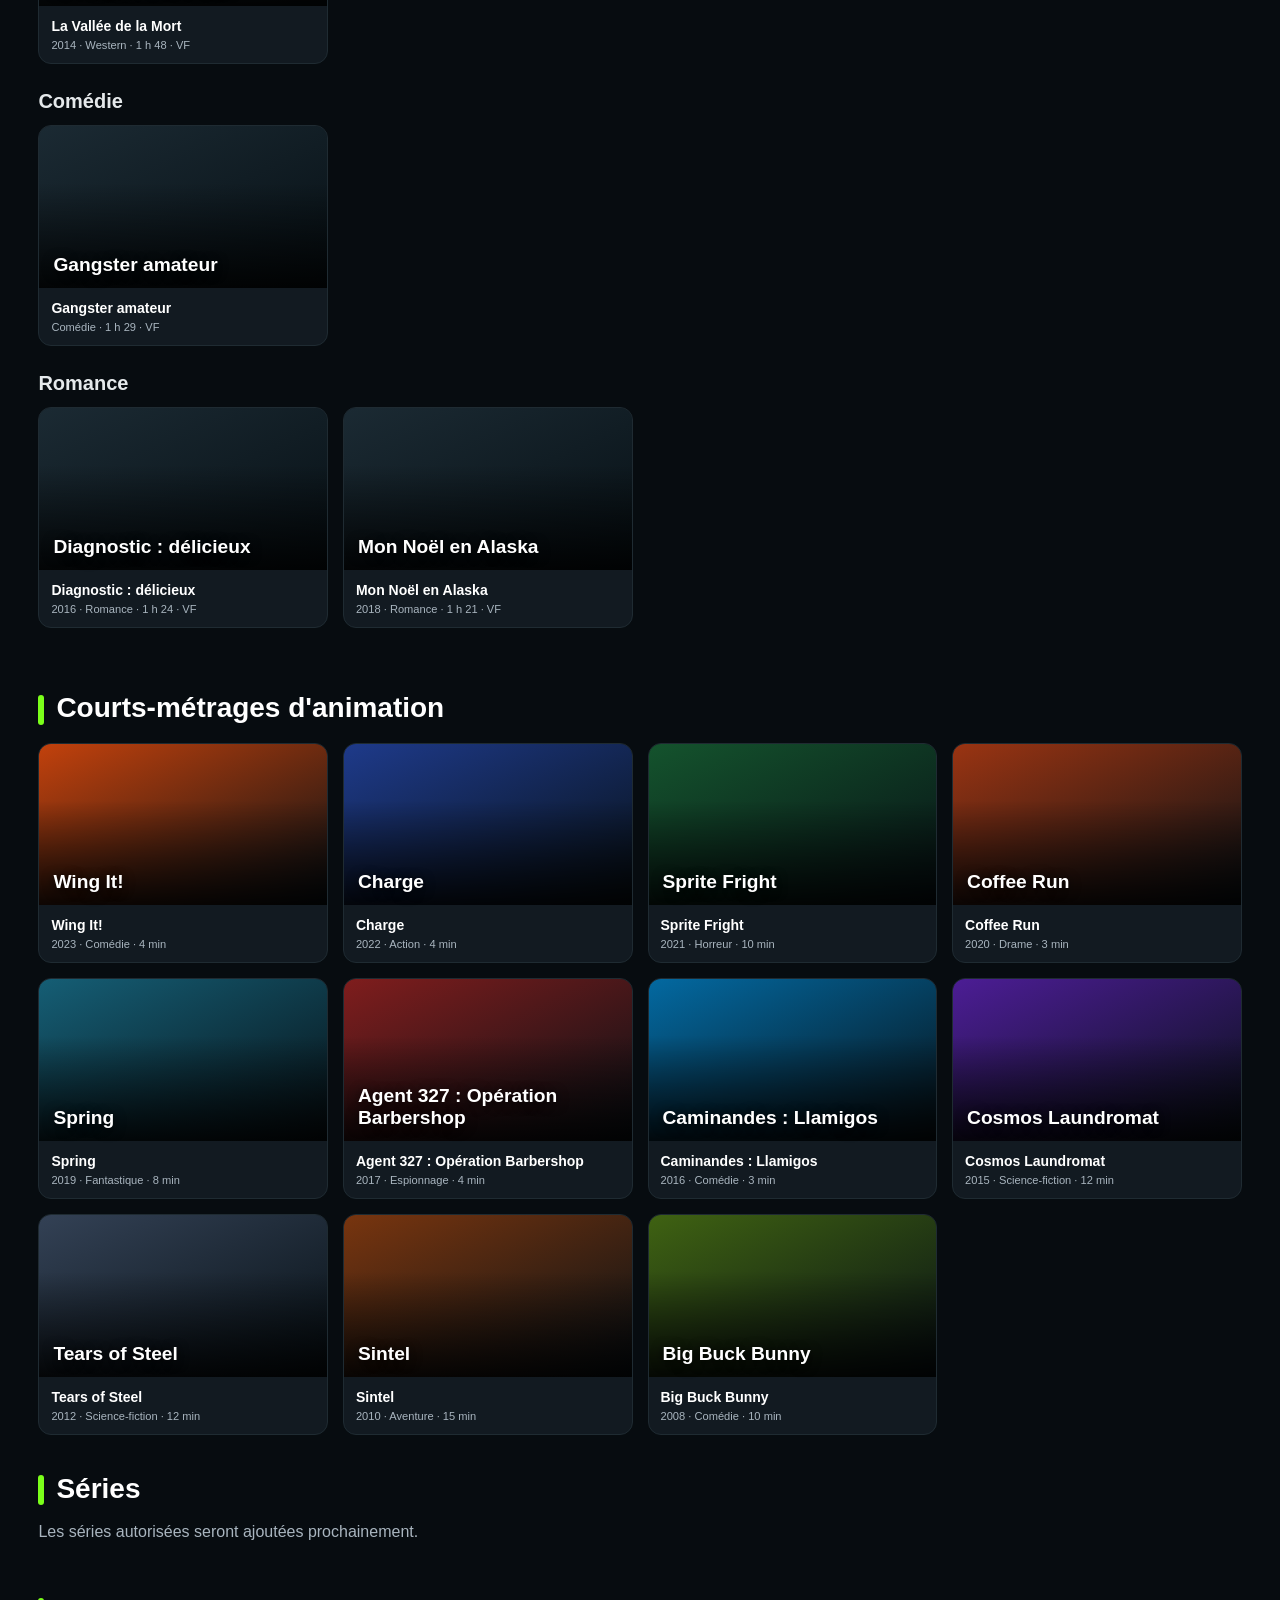
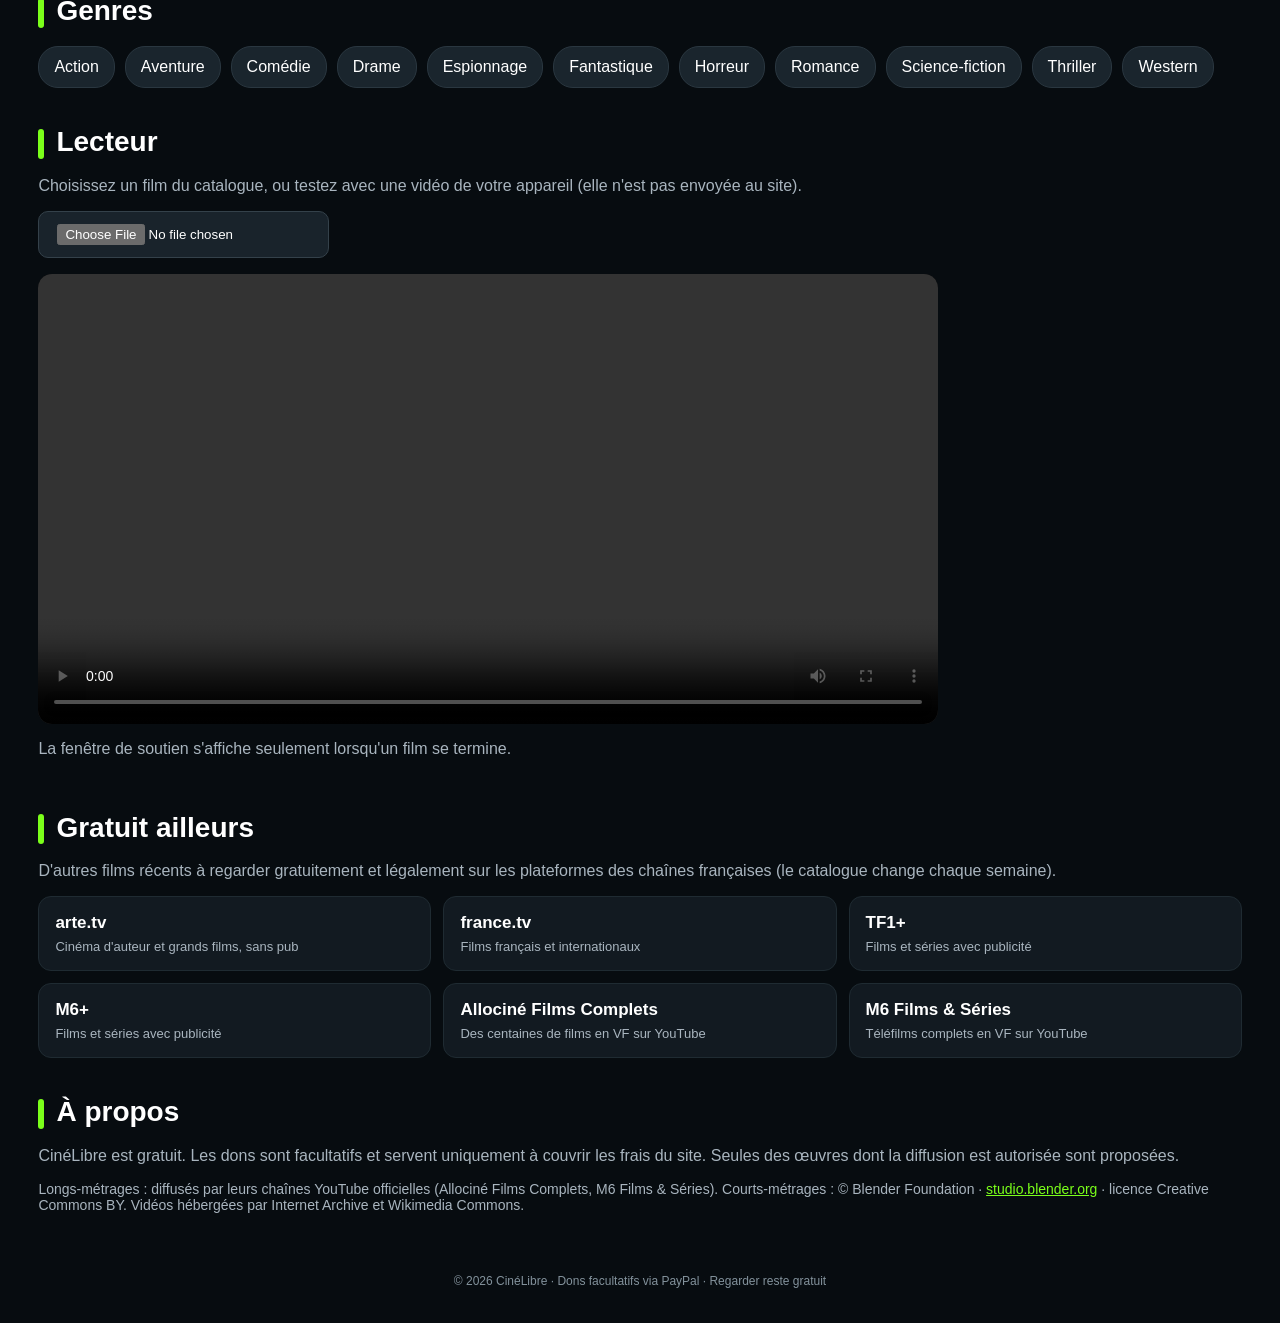
==== commit 98ba4a3b: "Update index.html" ====
--- a/index.html
+++ b/index.html
@@ -130,6 +130,6 @@
   <p id="vipBadge" hidden></p>
   © 2026 CinéLibre · Dons facultatifs via PayPal · Regarder reste gratuit
 </footer>
-<script src="script.js?v=5"></script>
+<script src="script.js?v=6"></script>
 </body>
 </html>
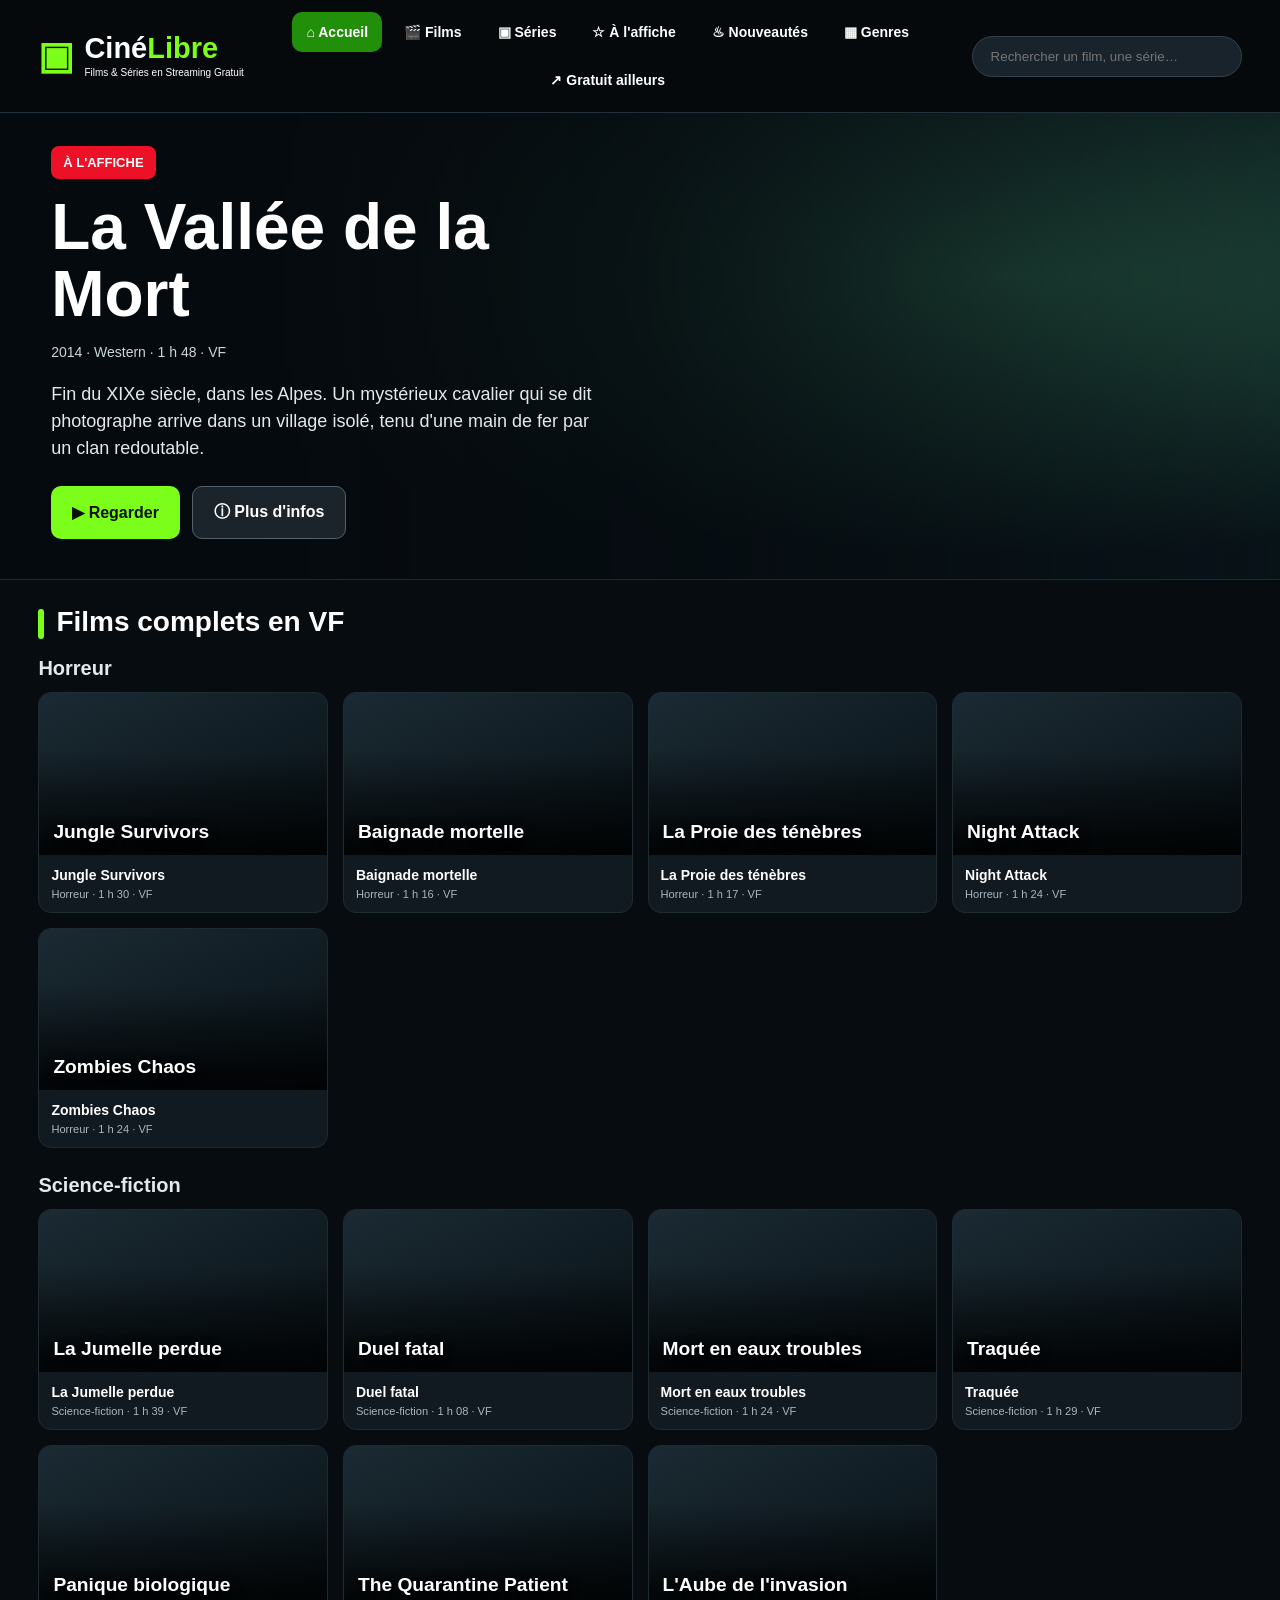
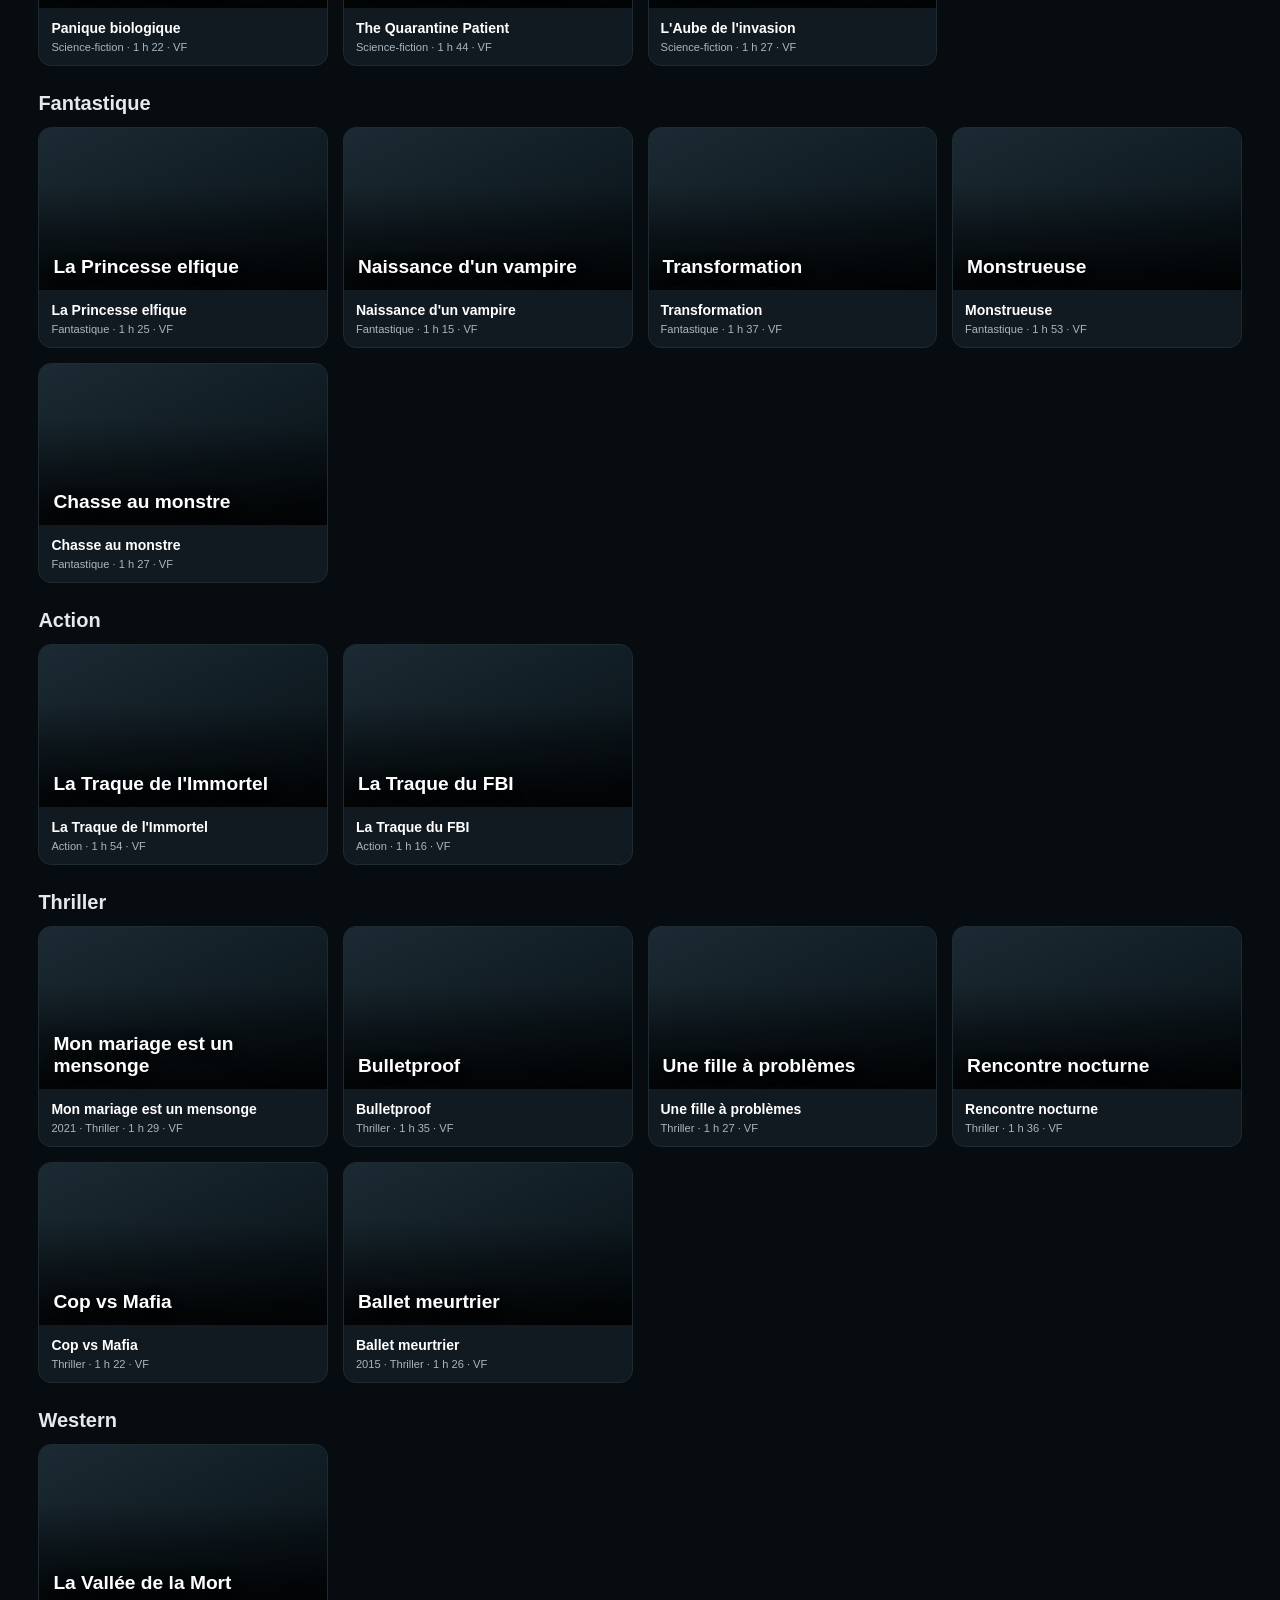
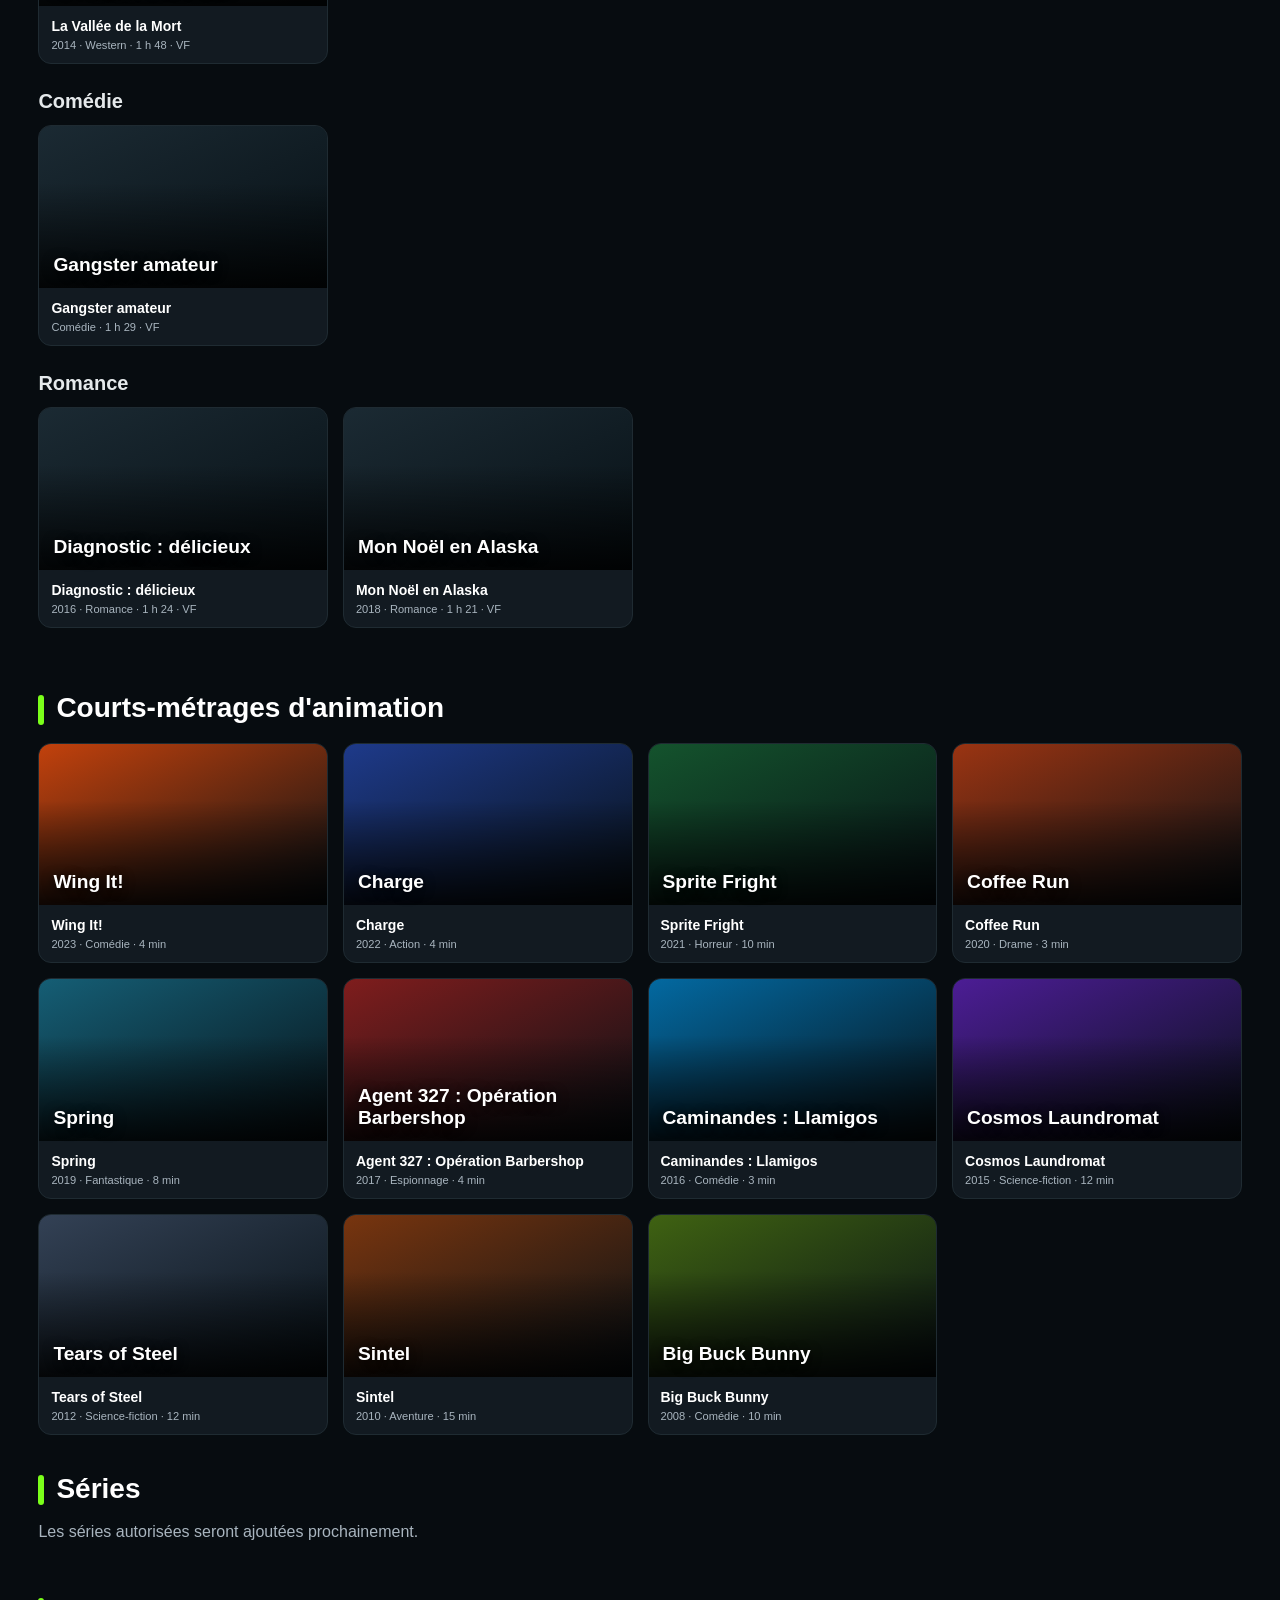
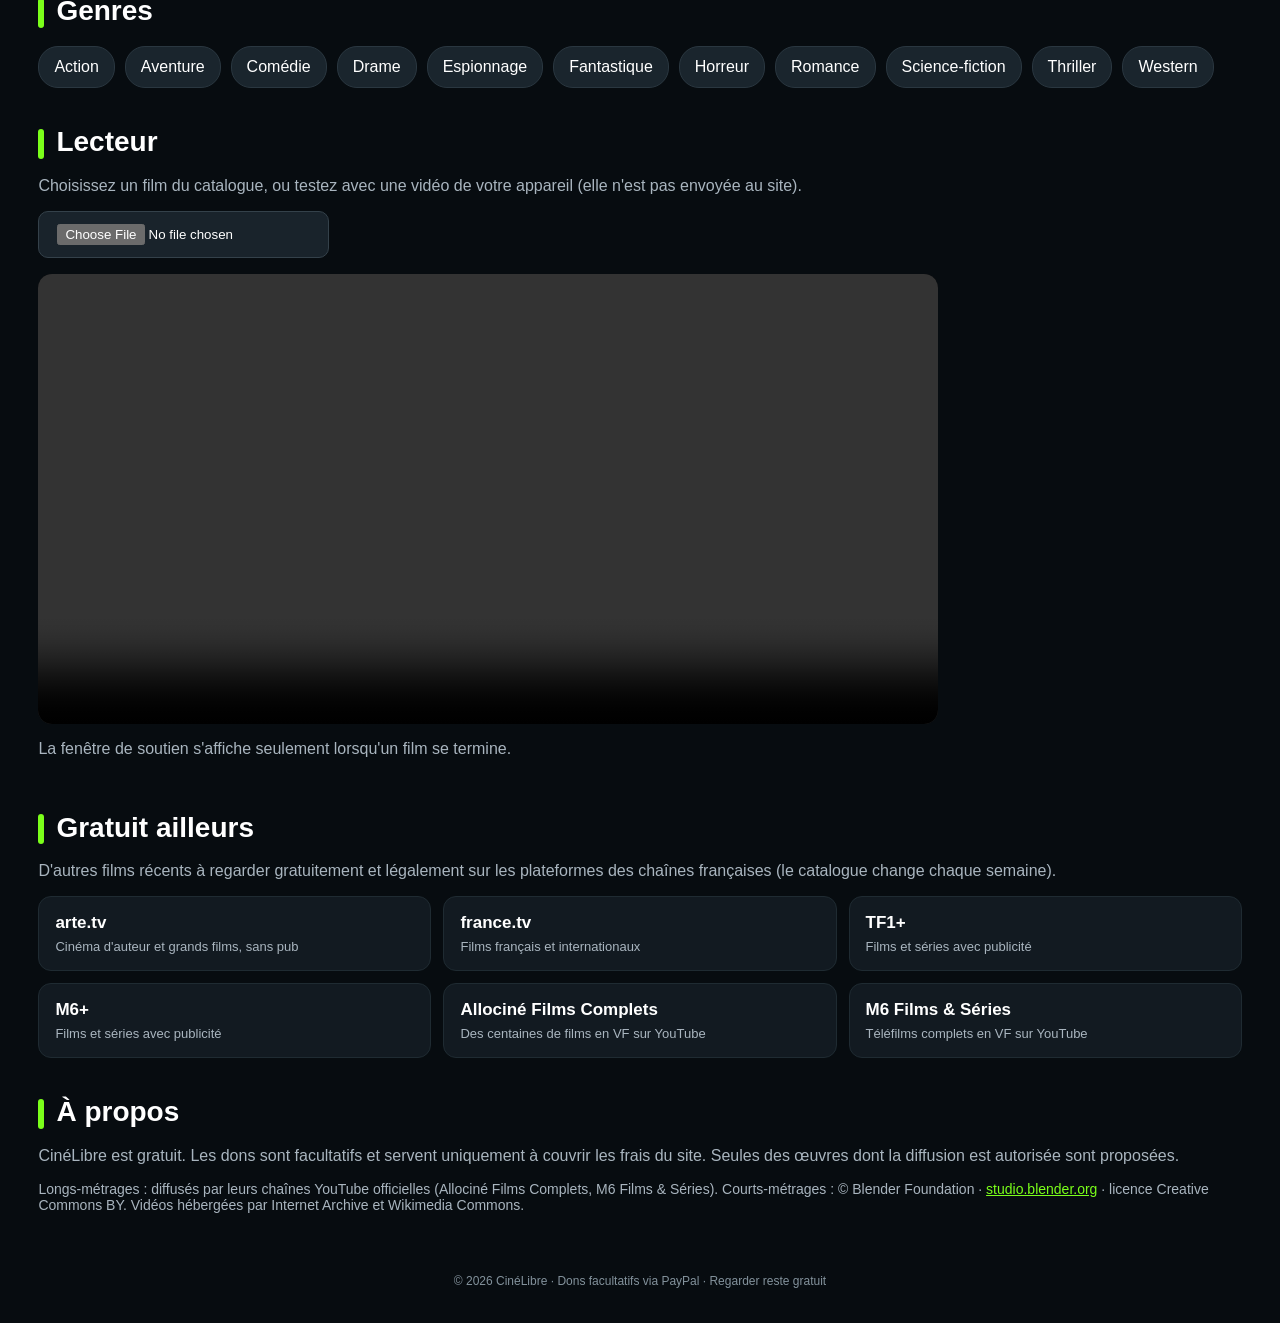
==== commit fb94ca3d: "Update index.html" ====
--- a/index.html
+++ b/index.html
@@ -5,7 +5,7 @@
 <meta name="viewport" content="width=device-width,initial-scale=1">
 <title>CinéLibre — Films & séries</title>
 <meta name="description" content="CinéLibre : films et séries à regarder gratuitement, dont la diffusion est autorisée.">
-<link rel="stylesheet" href="style.css?v=5">
+<link rel="stylesheet" href="style.css?v=6">
 </head>
 <body>
 <header class="topbar">
@@ -130,6 +130,6 @@
   <p id="vipBadge" hidden></p>
   © 2026 CinéLibre · Dons facultatifs via PayPal · Regarder reste gratuit
 </footer>
-<script src="script.js?v=6"></script>
+<script src="script.js?v=7"></script>
 </body>
 </html>
--- a/style.css
+++ b/style.css
@@ -16,3 +16,4 @@
 .platforms{display:grid;grid-template-columns:repeat(3,minmax(0,1fr));gap:12px}.platform{display:block;background:var(--panel);border:1px solid #1f2b32;border-radius:13px;padding:16px;color:#fff;text-decoration:none;transition:border-color .15s}.platform:hover{border-color:var(--green)}.platform strong{display:block;font-size:17px}.platform span{display:block;color:var(--muted);font-size:13px;margin-top:6px}
 @media(max-width:650px){.platforms{grid-template-columns:1fr}}
 .genre-row{margin-bottom:26px}.genre-row h3{font-size:20px;margin:0 0 12px;color:#e5e9eb}
+.paypal-me{width:100%;margin-top:4px}
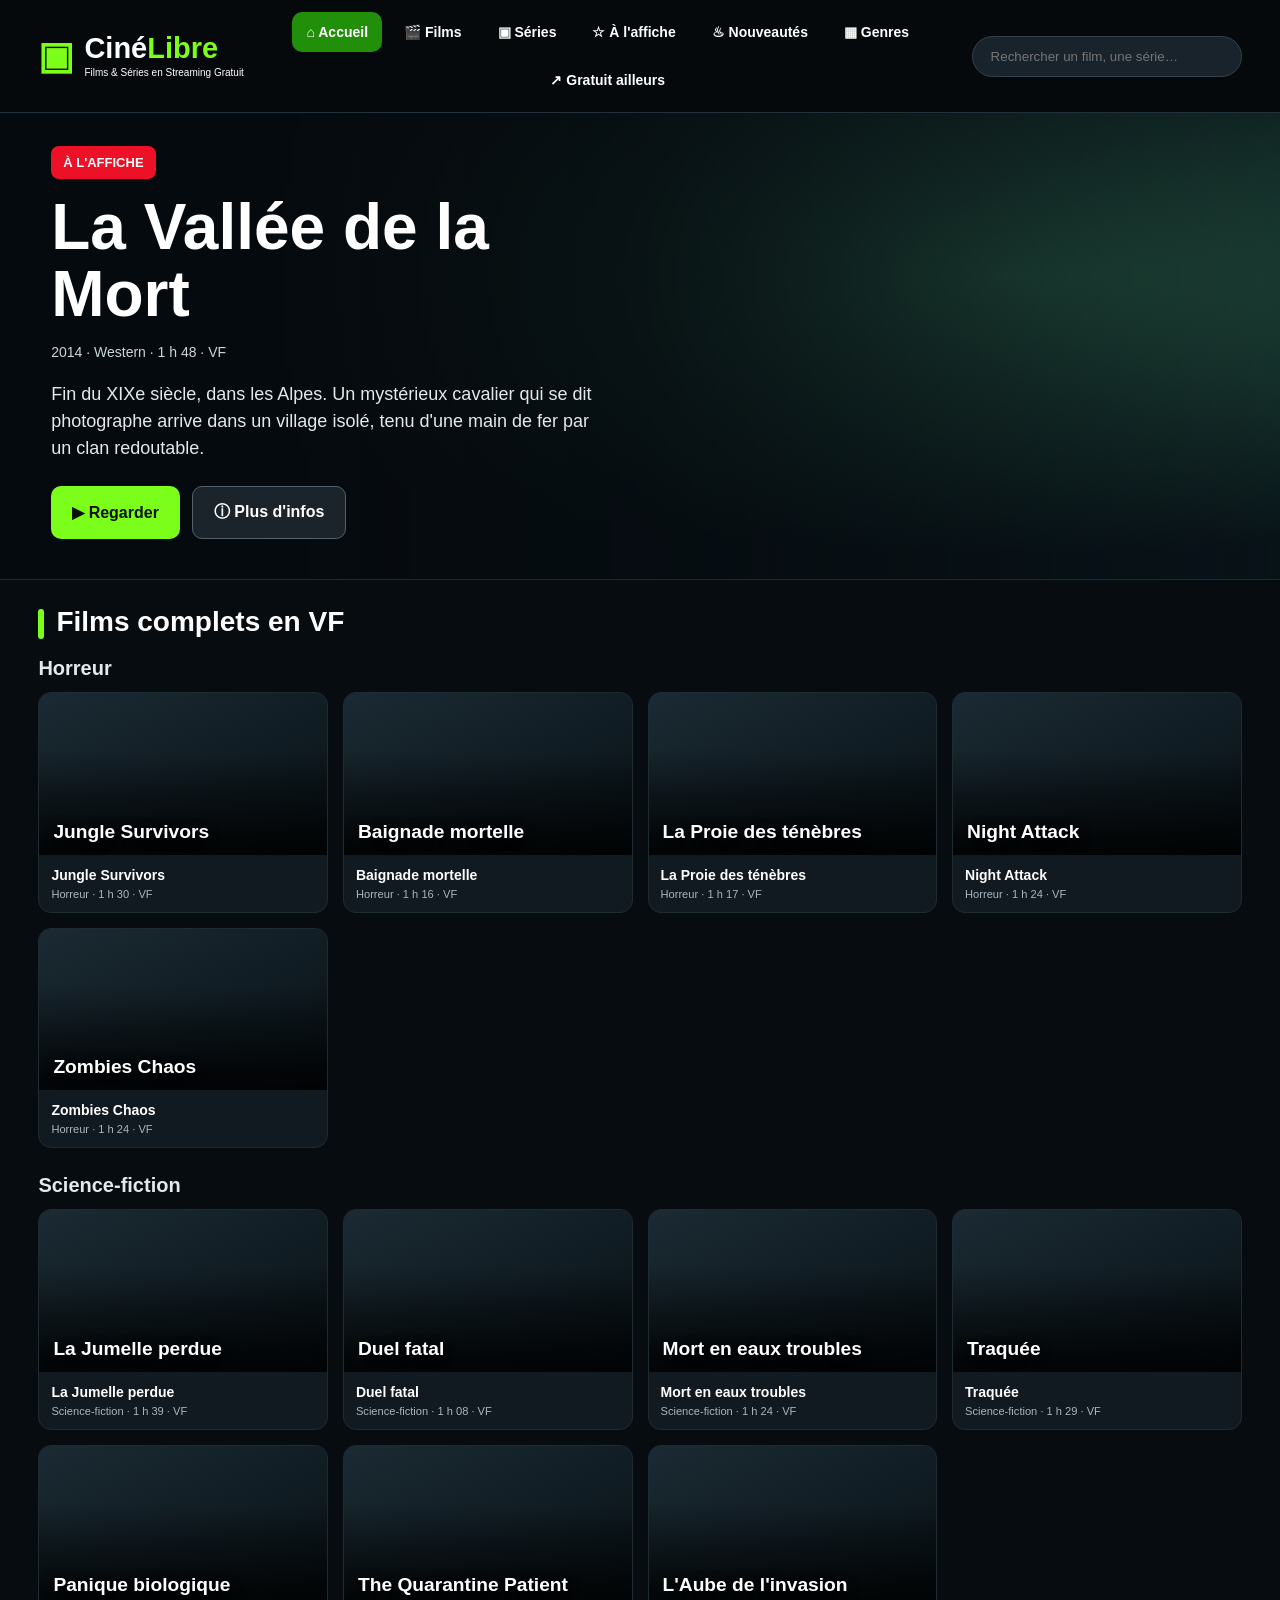
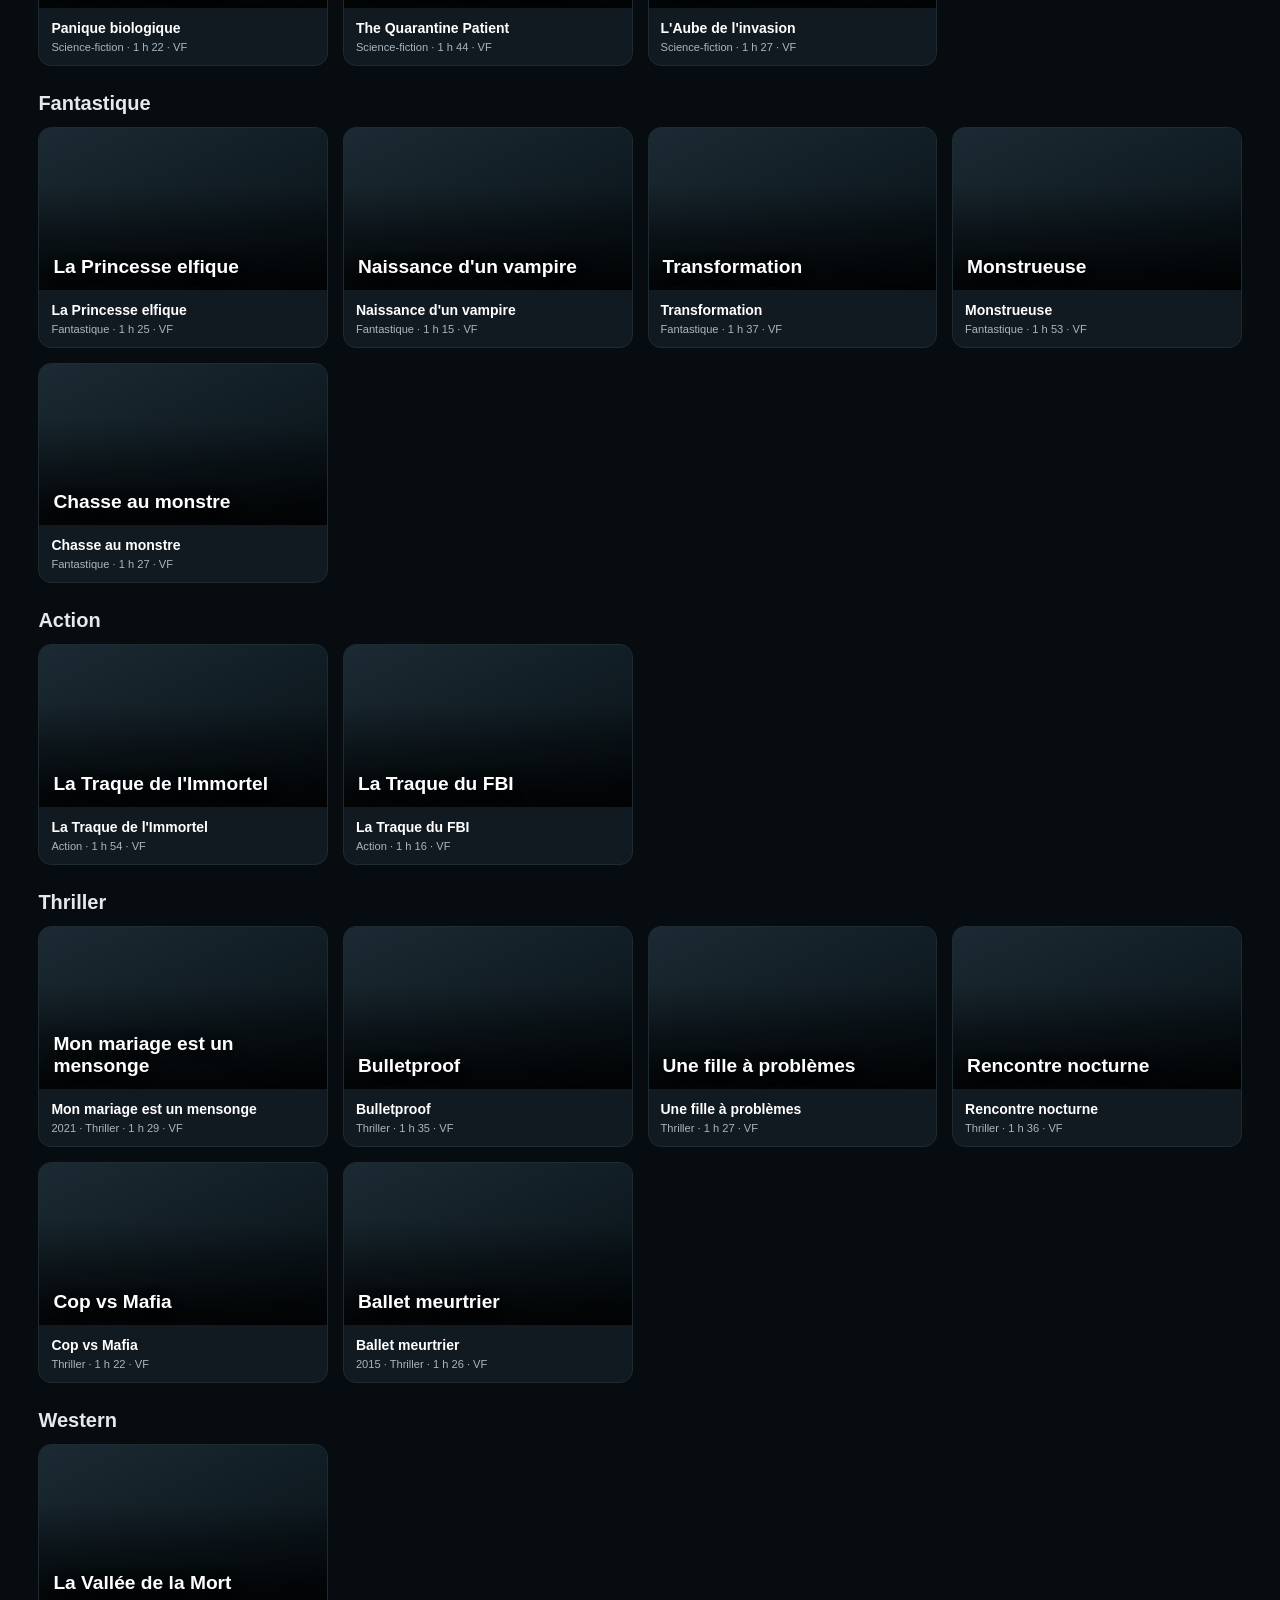
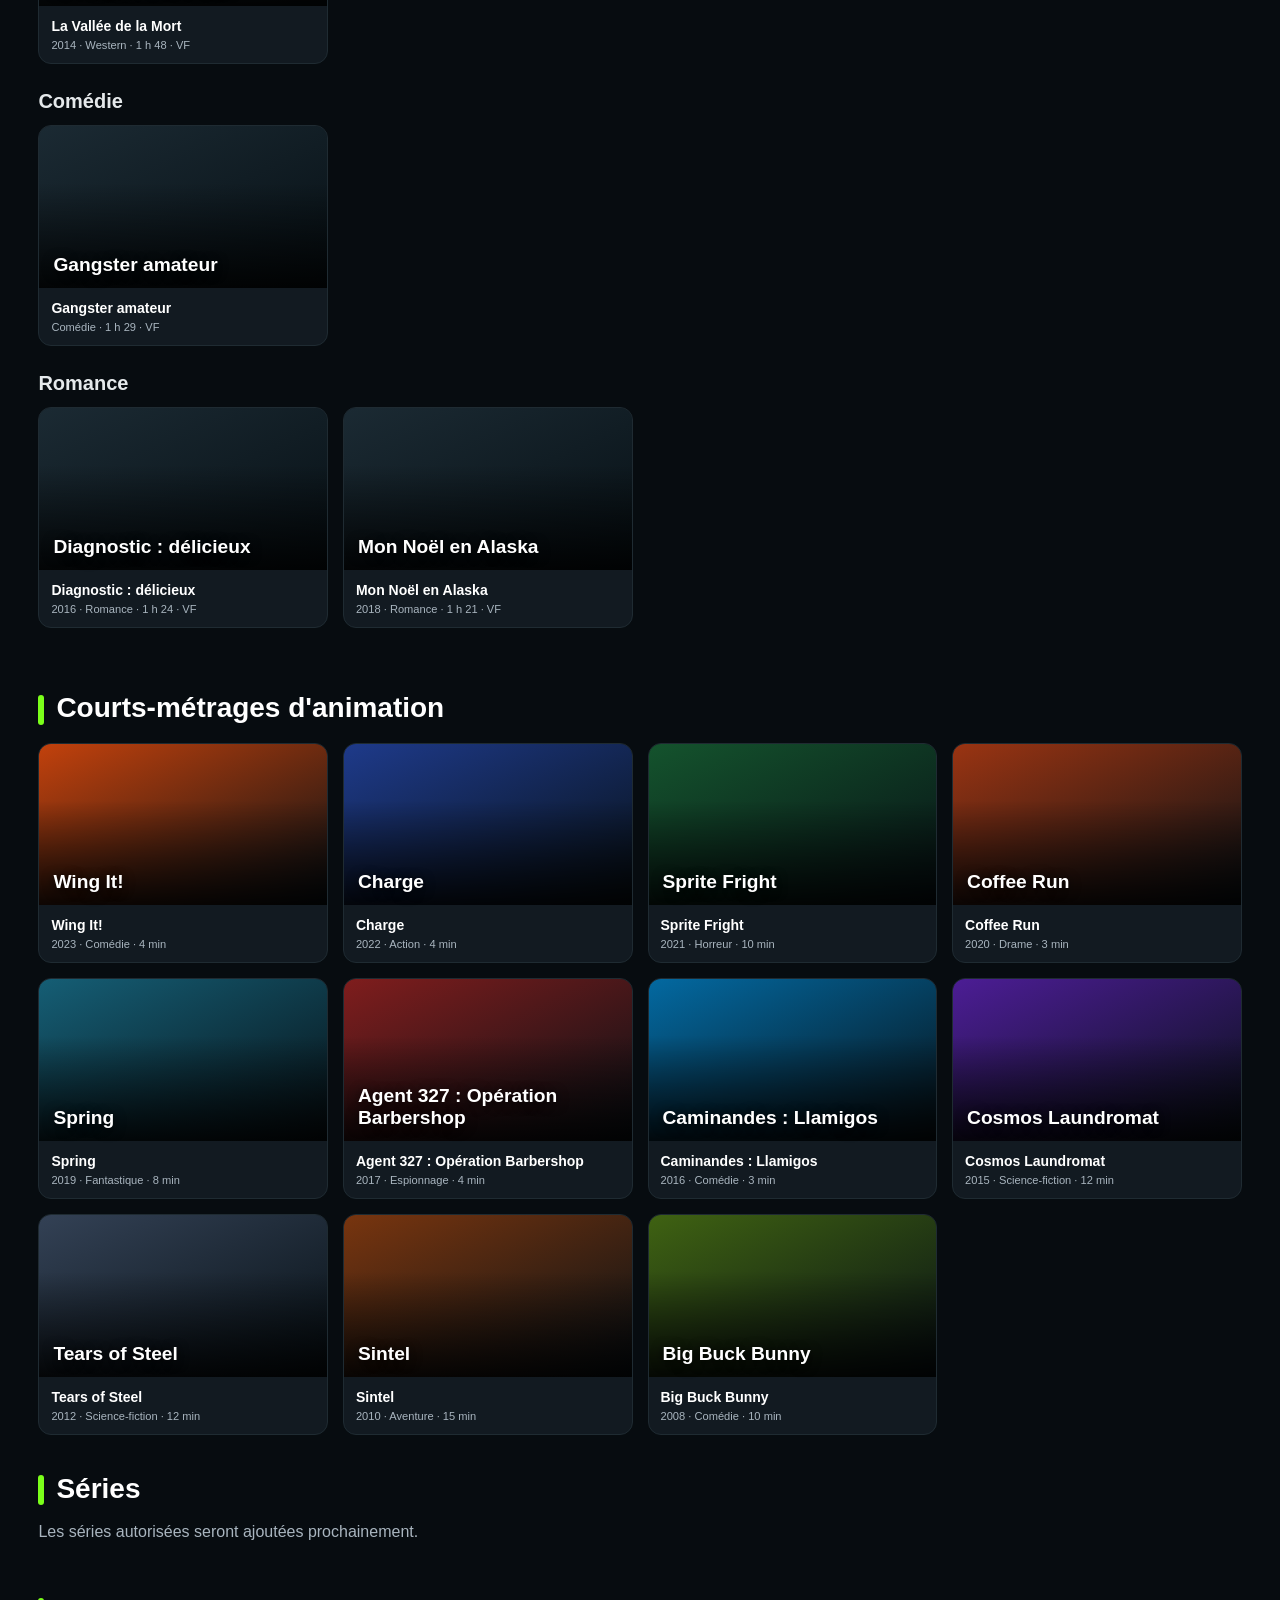
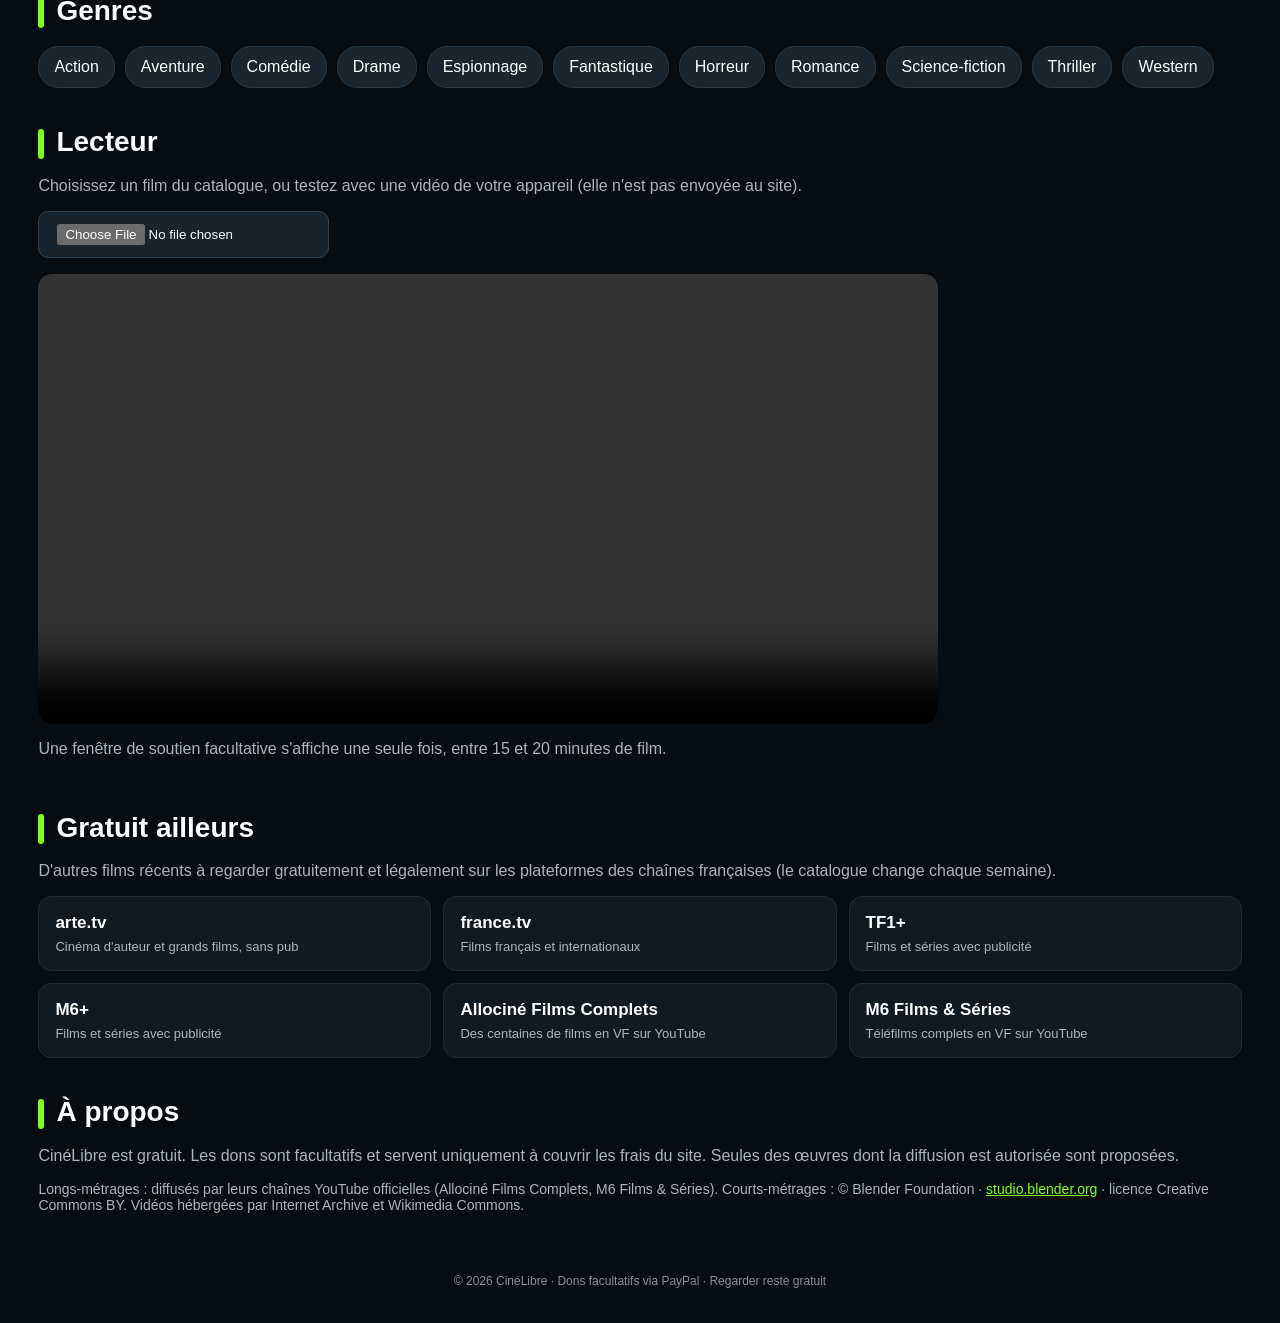
==== commit 2838fae4: "Update index.html" ====
--- a/index.html
+++ b/index.html
@@ -44,7 +44,7 @@
     <input id="localVideoFile" type="file" accept="video/*" aria-label="Choisir une vidéo locale">
     <div id="ytWrap" hidden><div id="ytPlayer"></div></div>
     <video id="licensedVideo" controls playsinline preload="metadata"></video>
-    <p id="videoStatus" class="muted" role="status">La fenêtre de soutien s'affiche seulement lorsqu'un film se termine.</p>
+    <p id="videoStatus" class="muted" role="status">Une fenêtre de soutien facultative s'affiche une seule fois, entre 15 et 20 minutes de film.</p>
   </section>
 
   <section id="ailleurs">
@@ -130,6 +130,6 @@
   <p id="vipBadge" hidden></p>
   © 2026 CinéLibre · Dons facultatifs via PayPal · Regarder reste gratuit
 </footer>
-<script src="script.js?v=7"></script>
+<script src="script.js?v=9"></script>
 </body>
 </html>
